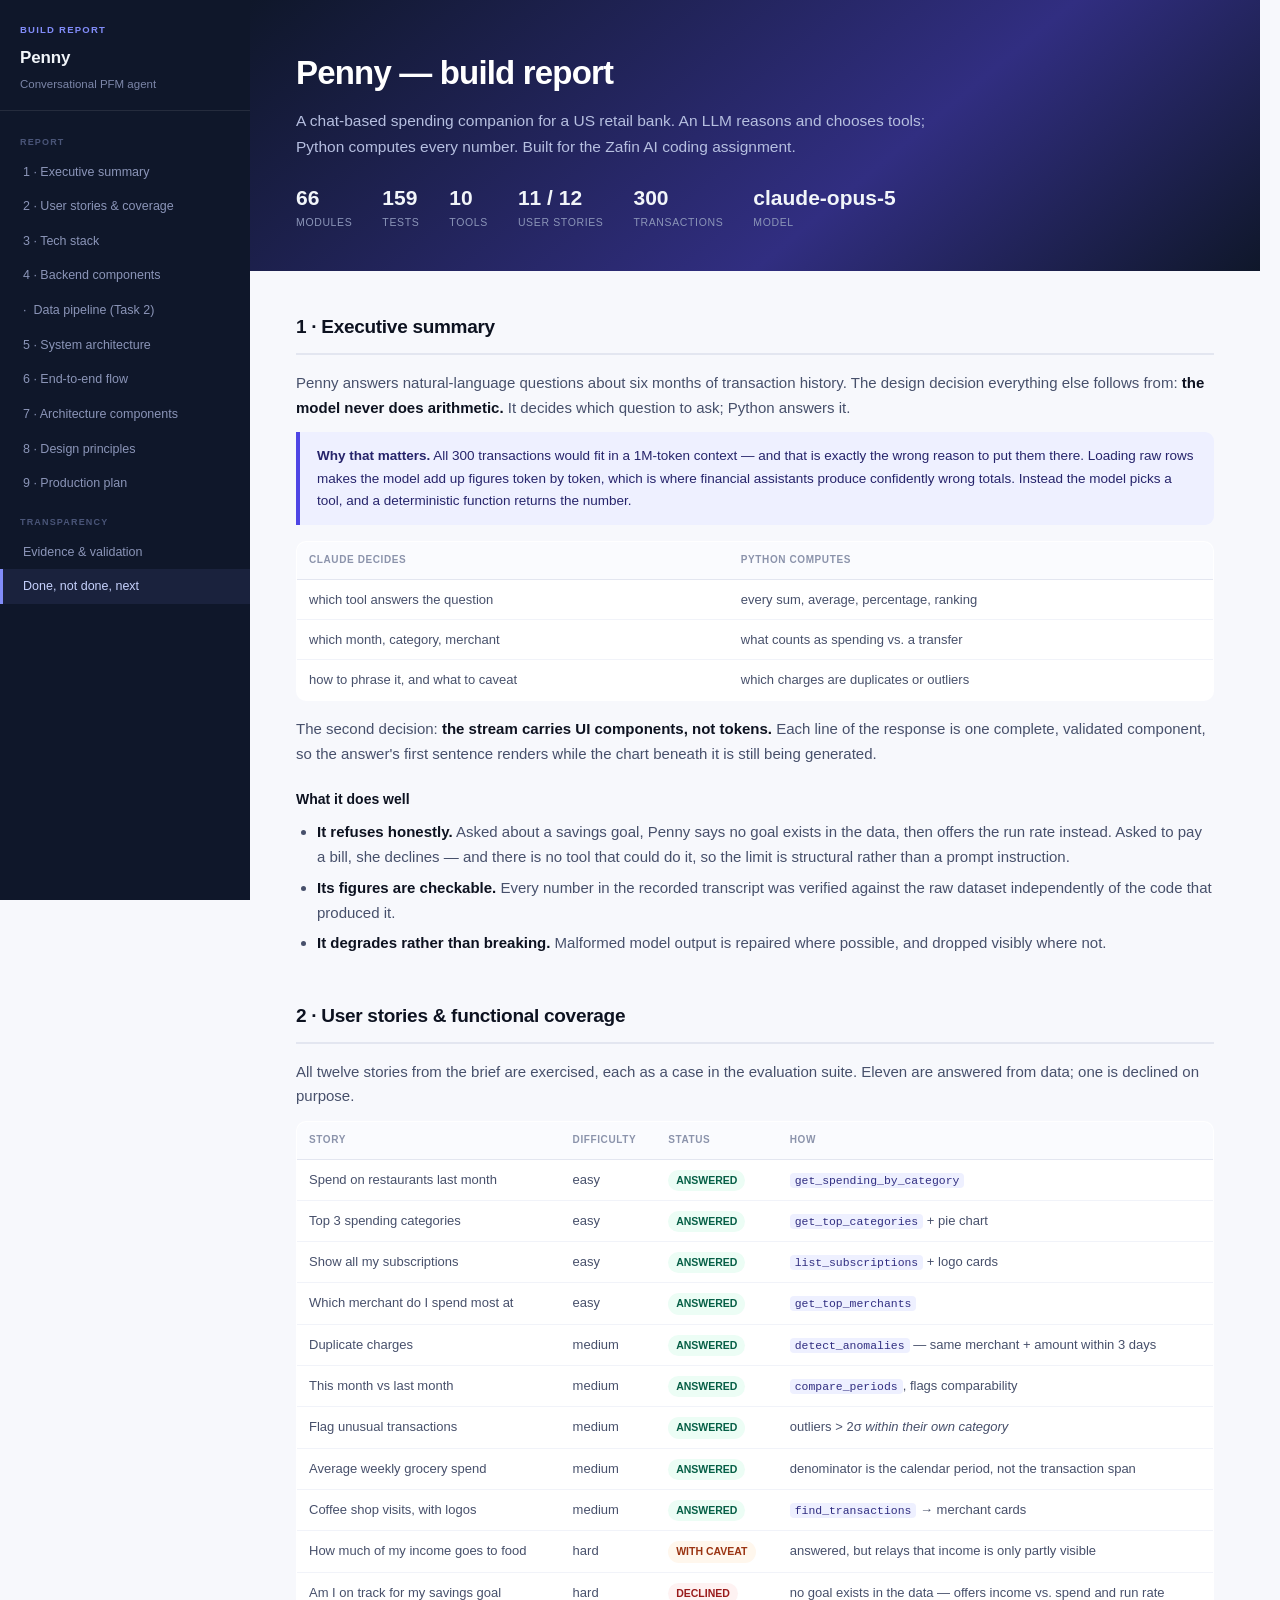
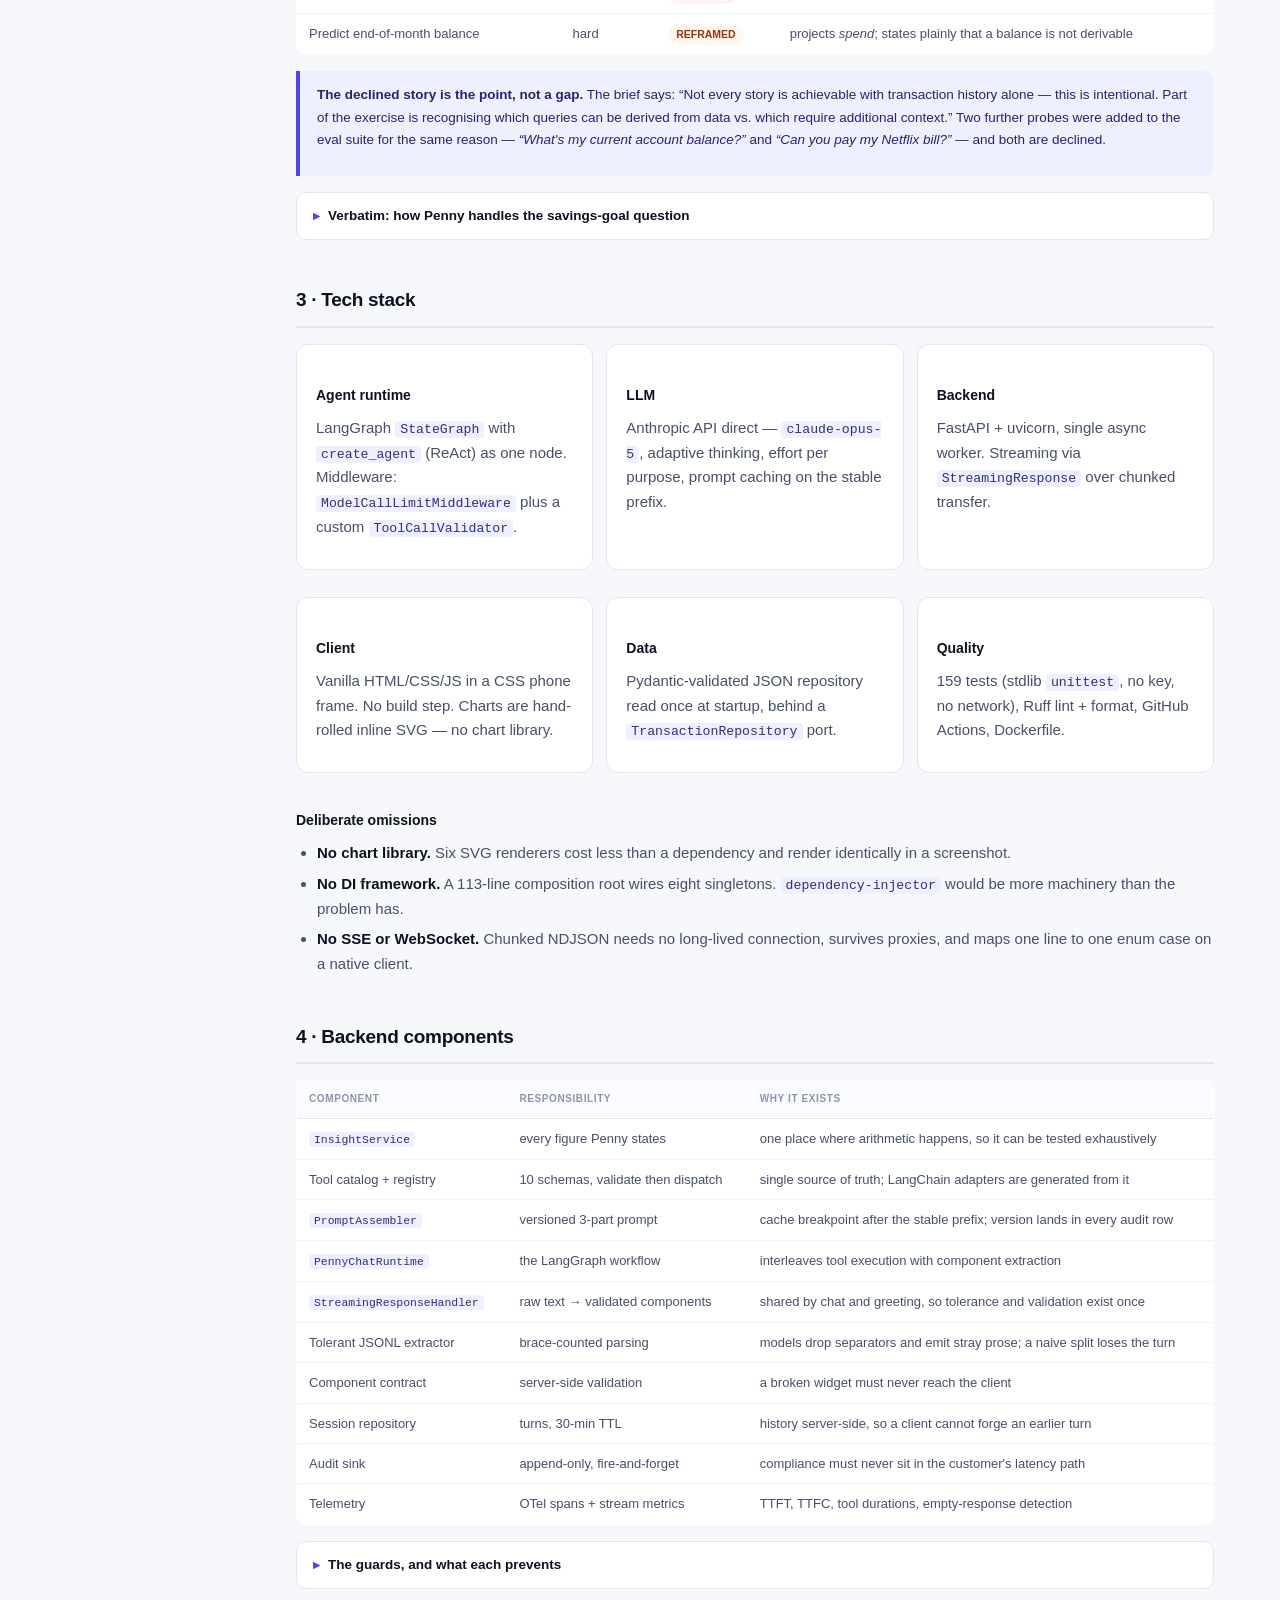
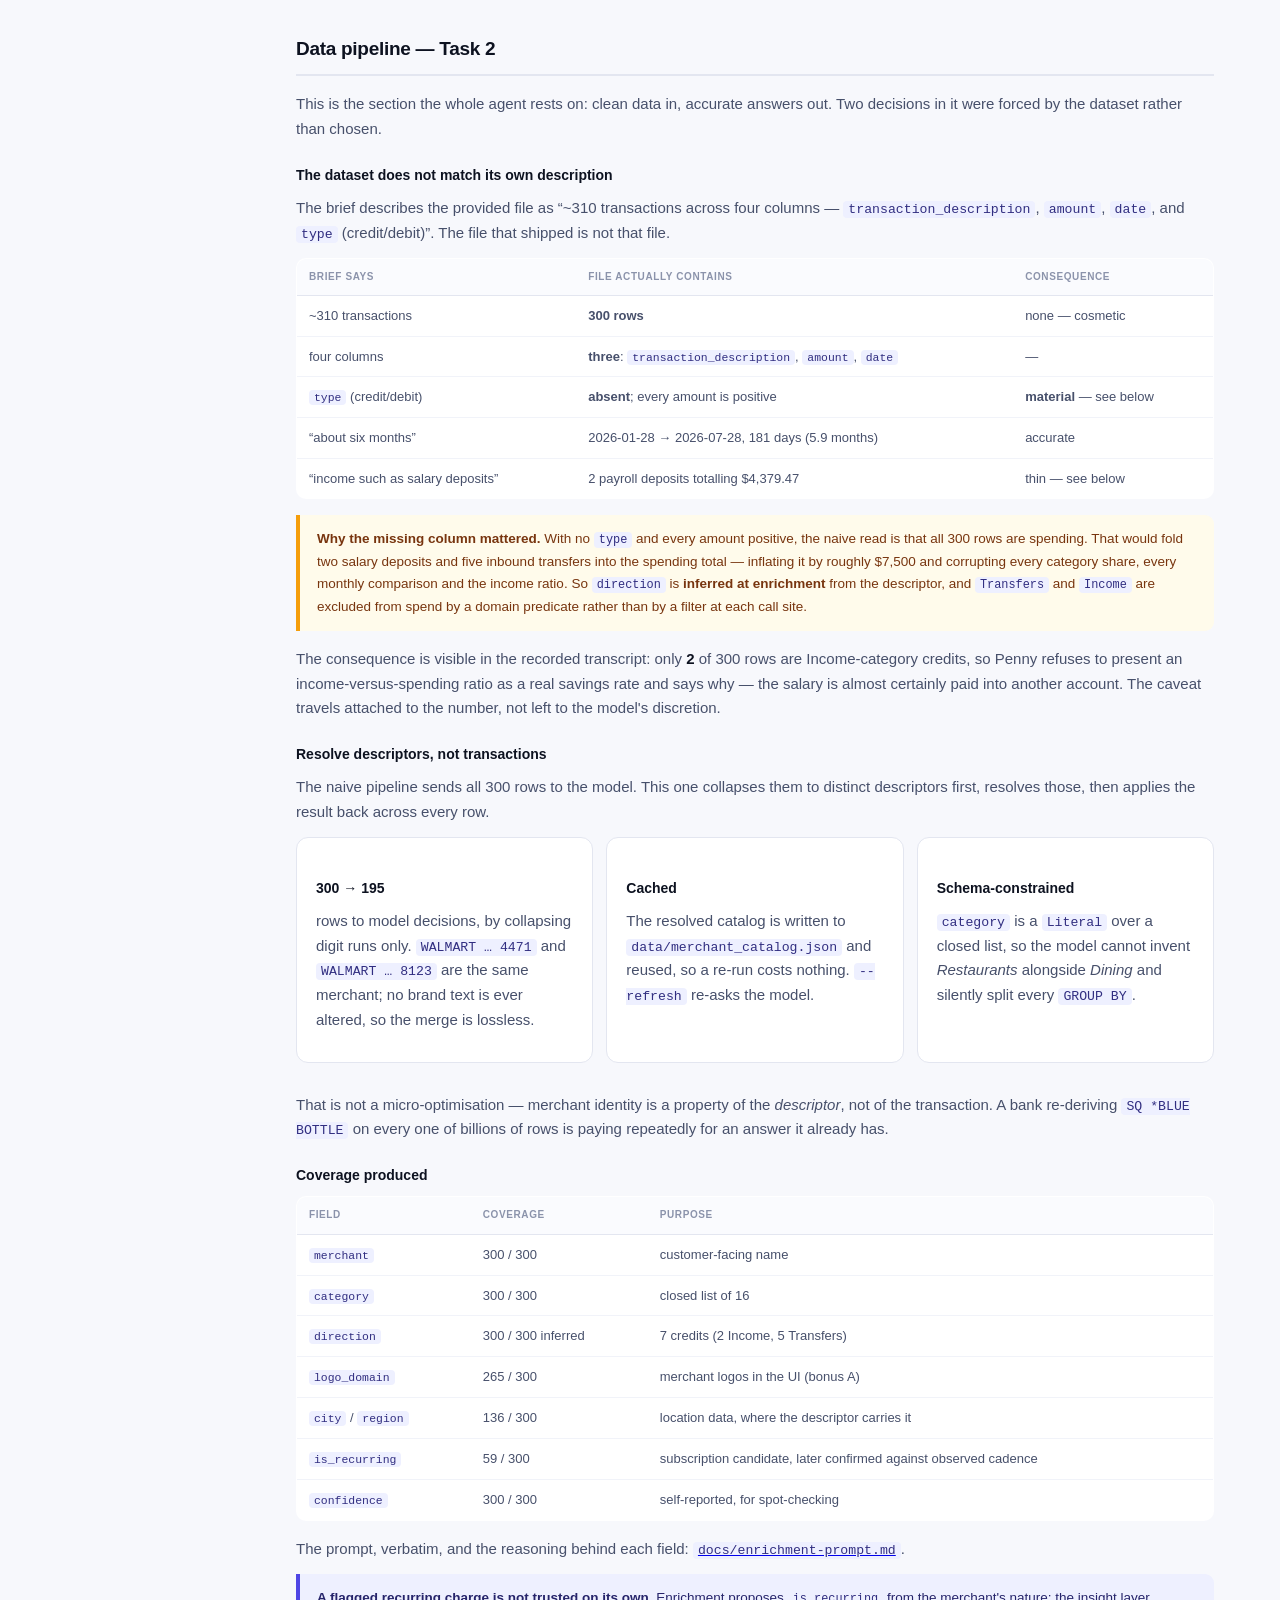
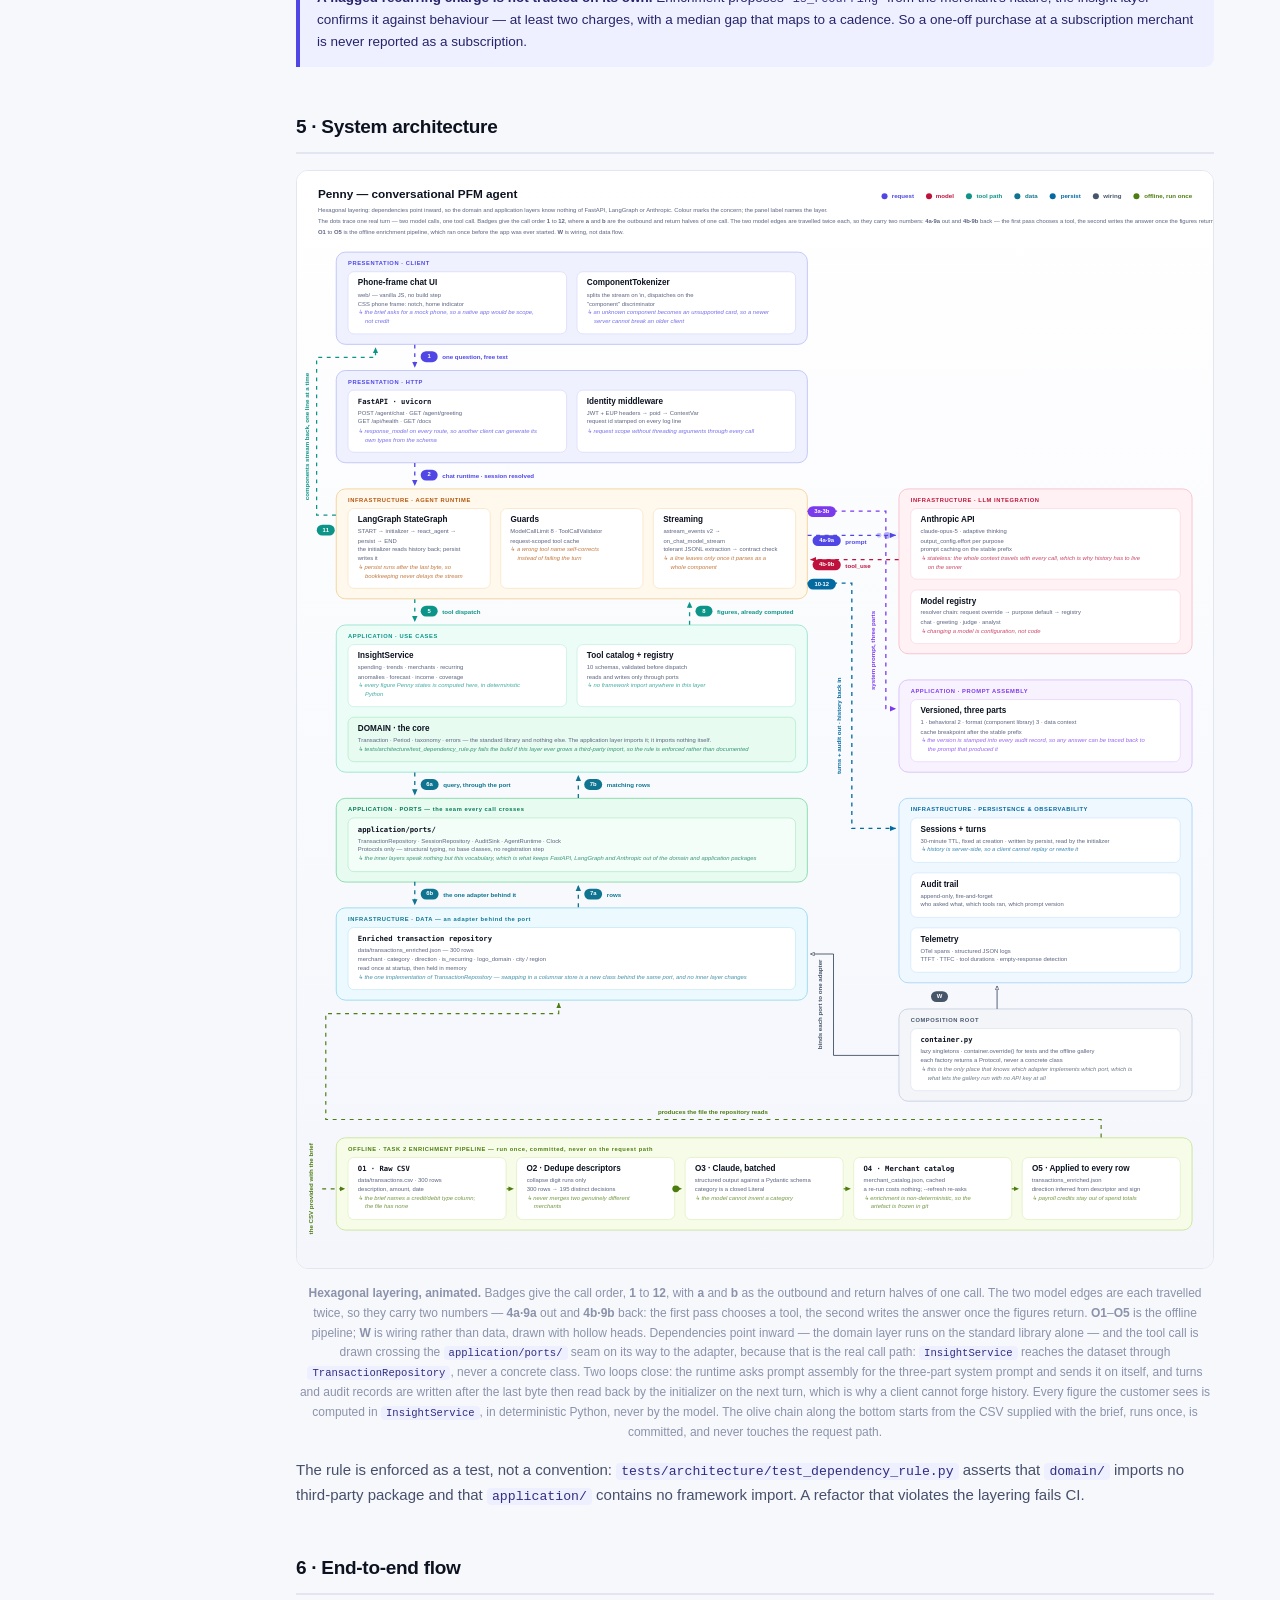
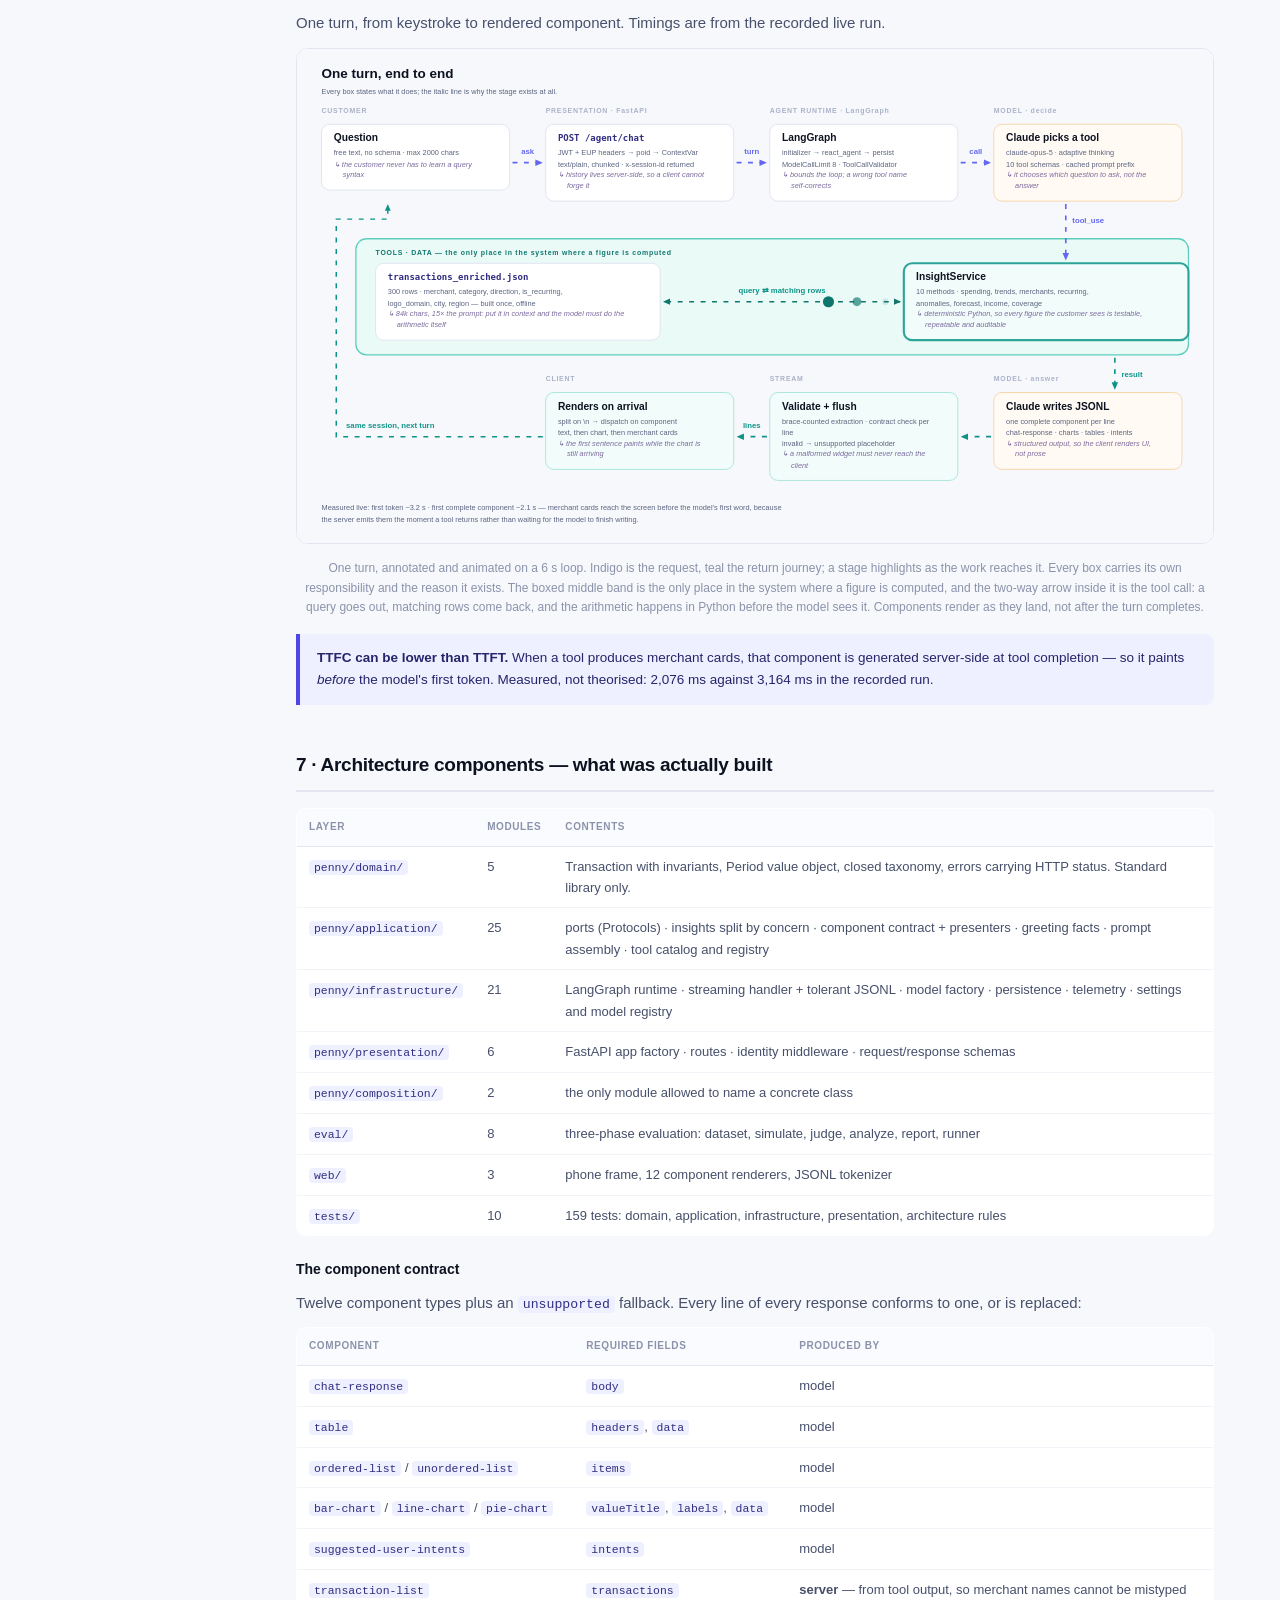
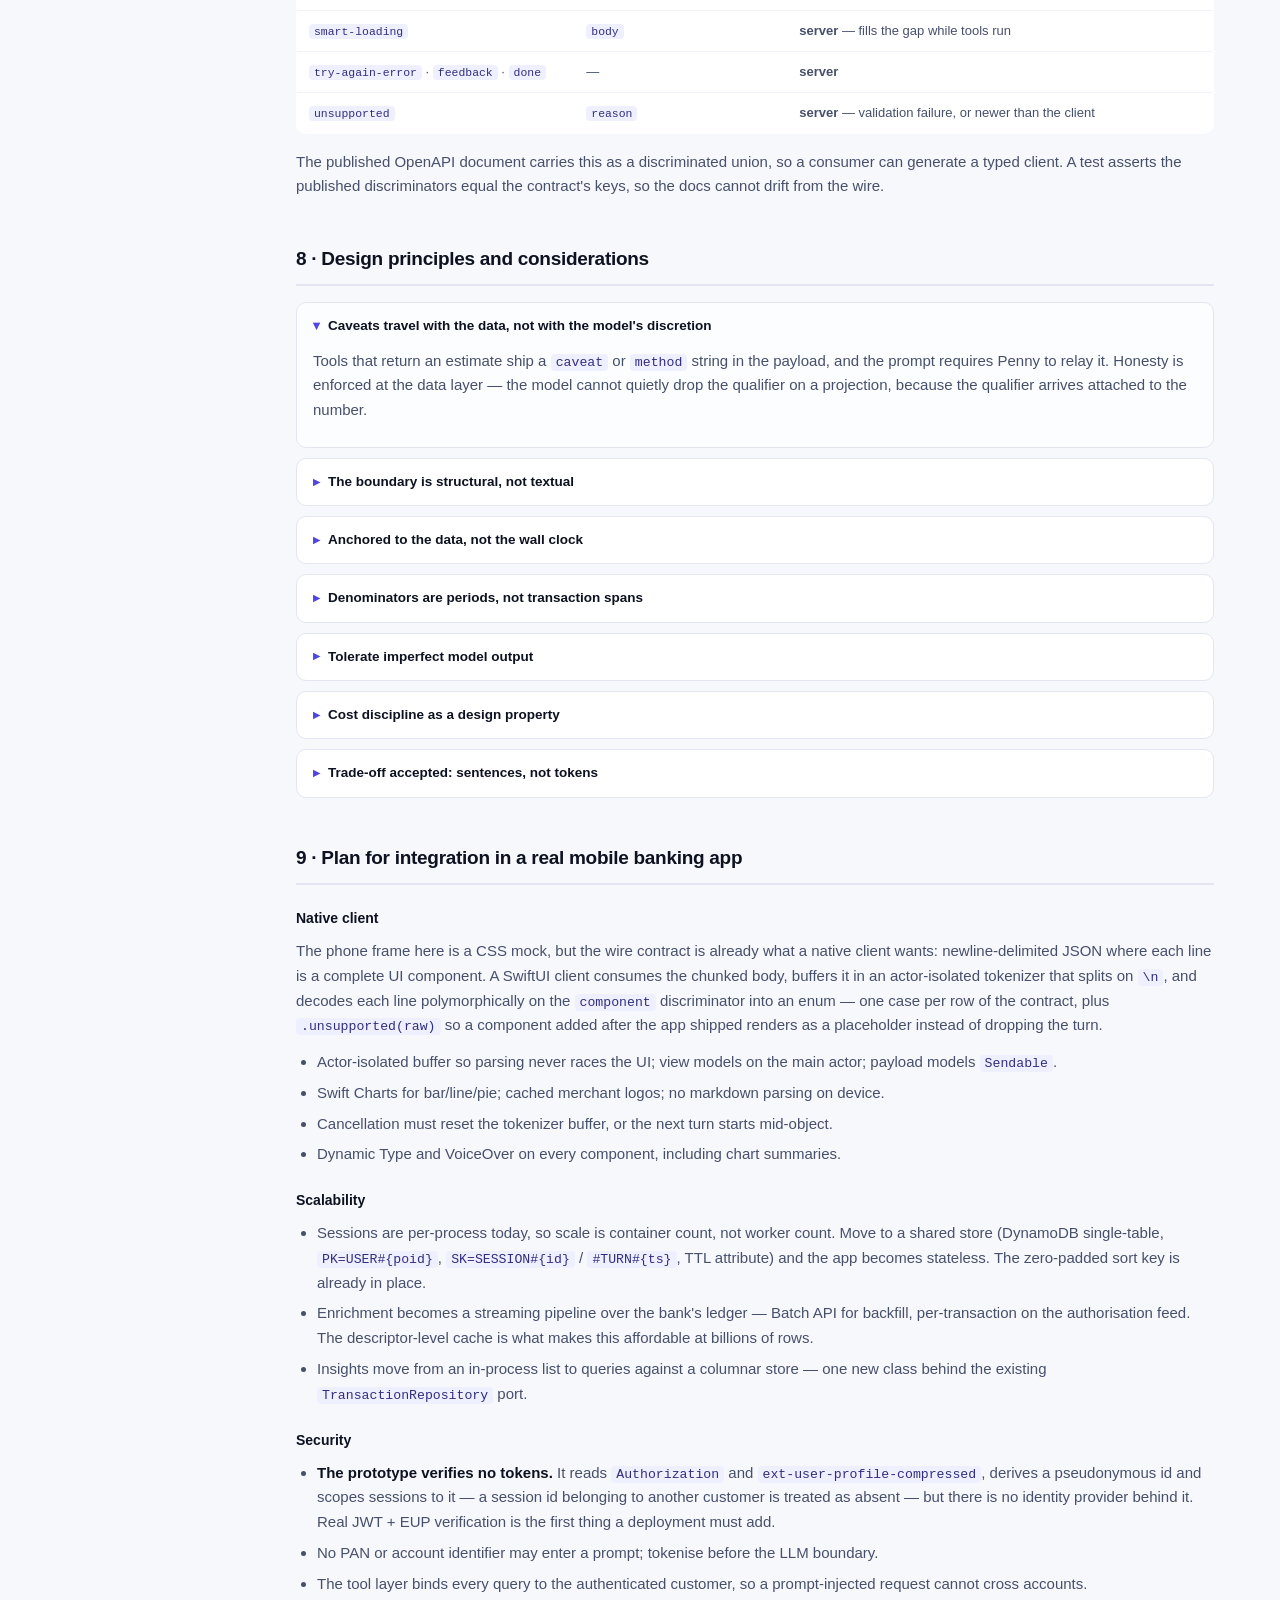
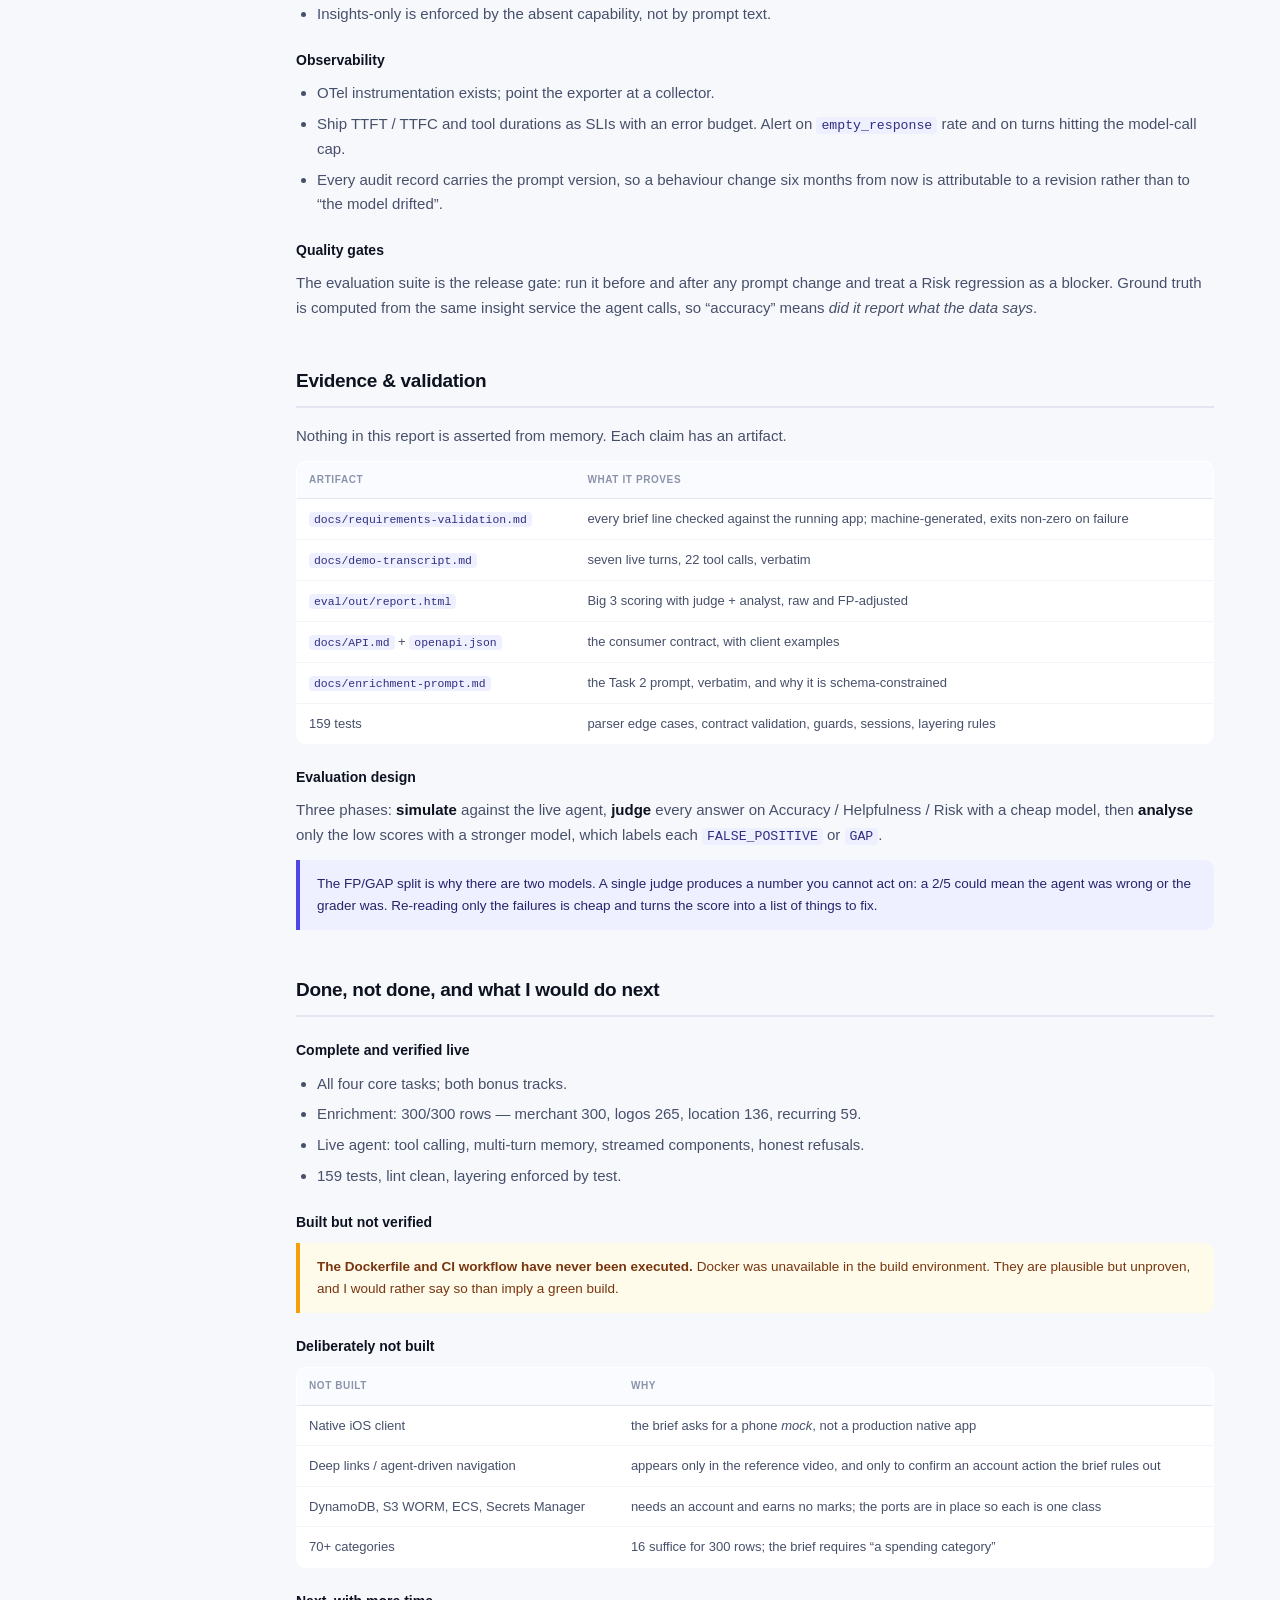
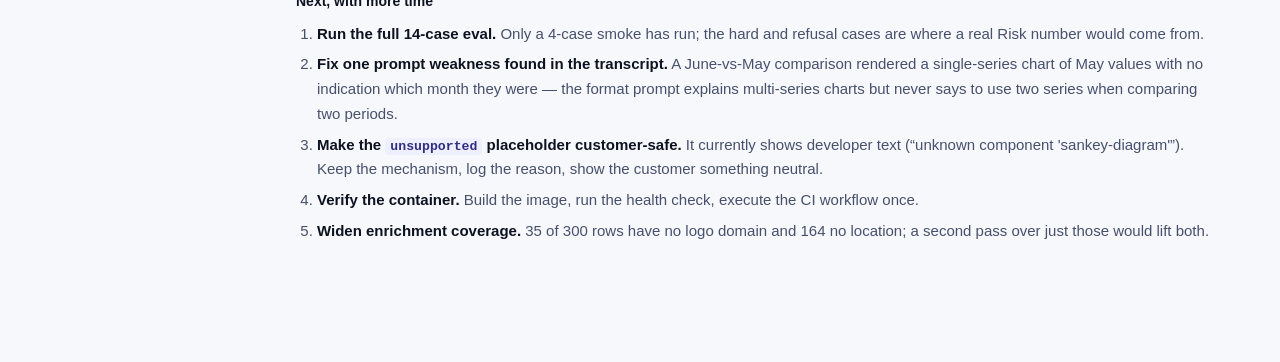
==== docs/build-report.source.html @ 557ce367 "Penny — conversational PFM agent for the Zafin AI coding assignment A chat-based spending companion " ====
<!doctype html>
<html lang="en">
<head>
<meta charset="utf-8">
<meta name="viewport" content="width=device-width, initial-scale=1">
<title>Penny — Build Report</title>
<style>
*,*::before,*::after{box-sizing:border-box;margin:0;padding:0}
:root{--bg:#f7f8fc;--surface:#fff;--ink:#0d1220;--ink2:#47506b;--ink3:#8b93ab;
--line:#e3e6f0;--brand:#4f46e5;--brand-deep:#312e81;--brand-soft:#eef0ff;
--ok:#0d9488;--warn:#b45309;--bad:#b91c1c;--nav:#0f172a;--sidebar:250px}
html{scroll-behavior:smooth}
body{font:15px/1.65 -apple-system,BlinkMacSystemFont,'Segoe UI',Roboto,sans-serif;color:var(--ink);background:var(--bg)}
code,.mono{font-family:ui-monospace,SFMono-Regular,Menlo,monospace;font-size:.88em}
code{background:var(--brand-soft);color:var(--brand-deep);padding:1px 5px;border-radius:4px}
/* sidebar */
.side{position:fixed;left:0;top:0;width:var(--sidebar);height:100vh;background:var(--nav);
display:flex;flex-direction:column;overflow:hidden;z-index:10}
.side-head{padding:22px 20px 16px;border-bottom:1px solid rgba(255,255,255,.09)}
.side-eyebrow{font-size:9.5px;font-weight:700;letter-spacing:.13em;text-transform:uppercase;color:#818cf8;margin-bottom:6px}
.side-title{font-size:17px;font-weight:700;color:#f1f5f9;letter-spacing:-.01em}
.side-sub{font-size:11.5px;color:#7c86a8;margin-top:3px}
.side-nav{flex:1;overflow-y:auto;padding:10px 0 30px}
.side-nav a{display:block;padding:7px 20px;font-size:12.5px;color:#8b95b8;text-decoration:none;
border-left:3px solid transparent;transition:.15s}
.side-nav a:hover{background:#1c2438;color:#cbd5e1}
.side-nav a.on{border-left-color:#818cf8;color:#c7d2fe;background:rgba(129,140,248,.09)}
.side-nav .grp{font-size:9px;font-weight:700;letter-spacing:.13em;text-transform:uppercase;
color:#4a5578;padding:14px 20px 5px}
/* main */
main{margin-left:var(--sidebar);max-width:1010px;padding:0 46px 90px}
.hero{background:linear-gradient(140deg,#0f172a,#312e81 62%,#0f172a);margin:0 -46px 40px;padding:46px 46px 38px;color:#fff}
.hero h1{font-size:33px;font-weight:800;letter-spacing:-.025em;margin-bottom:8px}
.hero p{font-size:15.5px;color:#b6bfe0;max-width:660px}
.metrics{display:flex;gap:30px;flex-wrap:wrap;margin-top:26px}
.metric b{display:block;font-size:21px;font-weight:800;color:#f1f5f9;line-height:1.1}
.metric span{font-size:10.5px;color:#8b95b8;text-transform:uppercase;letter-spacing:.06em}
section{margin-bottom:44px;scroll-margin-top:20px}
h2{font-size:19px;font-weight:700;letter-spacing:-.015em;padding-bottom:10px;margin-bottom:16px;border-bottom:2px solid var(--line)}
h3{font-size:14px;font-weight:700;margin:22px 0 9px;color:var(--ink)}
p{margin-bottom:12px;color:var(--ink2)}
p strong,li strong{color:var(--ink)}
ul,ol{margin:0 0 13px 21px}li{margin-bottom:6px;color:var(--ink2)}
table{width:100%;border-collapse:collapse;background:var(--surface);border:1px solid var(--line);
border-radius:10px;overflow:hidden;margin-bottom:16px;font-size:13px}
th{text-align:left;font-size:10px;font-weight:700;letter-spacing:.06em;text-transform:uppercase;
color:var(--ink3);padding:10px 12px;background:#fafbfe;border-bottom:1px solid var(--line)}
td{padding:9px 12px;border-bottom:1px solid #f1f3f9;color:var(--ink2);vertical-align:top}
tr:last-child td{border-bottom:0}
.card{background:var(--surface);border:1px solid var(--line);border-radius:12px;padding:17px 19px;margin-bottom:14px}
.grid{display:grid;grid-template-columns:repeat(auto-fit,minmax(232px,1fr));gap:13px;margin-bottom:16px}
.note{border-left:4px solid var(--brand);background:var(--brand-soft);padding:13px 17px;border-radius:0 9px 9px 0;margin-bottom:16px;font-size:13.5px;color:#26246b}
.warn{border-left:4px solid #f59e0b;background:#fffbeb;padding:13px 17px;border-radius:0 9px 9px 0;margin-bottom:16px;font-size:13.5px;color:#78350f}
.pill{display:inline-block;font-size:10.5px;font-weight:700;padding:2px 8px;border-radius:20px}
.p-ok{background:#ecfdf5;color:#065f46}.p-no{background:#fef2f2;color:#991b1b}
.p-man{background:#fffbeb;color:#92400e}.p-part{background:#fff7ed;color:#9a3412}
details{background:var(--surface);border:1px solid var(--line);border-radius:10px;padding:12px 16px;margin-bottom:10px}
details[open]{background:#fcfdff}
summary{cursor:pointer;font-weight:650;font-size:13.5px;color:var(--ink);list-style:none;display:flex;align-items:center;gap:8px}
summary::-webkit-details-marker{display:none}
summary::before{content:'▶';font-size:9px;color:var(--brand);transition:.15s}
details[open] summary::before{transform:rotate(90deg)}
summary+*{margin-top:11px}
figure{margin:0 0 16px}
figure img,figure svg{width:100%;height:auto;background:var(--surface);border:1px solid var(--line);border-radius:12px}
figcaption{font-size:12px;color:var(--ink3);margin-top:7px;text-align:center}
.q{border-left:3px solid var(--ok);padding-left:14px;margin:0 0 13px;font-size:13.5px;color:var(--ink2);font-style:italic}
@media(max-width:900px){.side{display:none}main{margin-left:0;padding:0 20px 60px}.hero{margin:0 -20px 30px;padding:34px 20px}}
</style>
</head>
<body>
<aside class="side">
  <div class="side-head">
    <div class="side-eyebrow">Build Report</div>
    <div class="side-title">Penny</div>
    <div class="side-sub">Conversational PFM agent</div>
  </div>
  <nav class="side-nav">
    <div class="grp">Report</div>
    <a href="#summary">1 · Executive summary</a>
    <a href="#stories">2 · User stories &amp; coverage</a>
    <a href="#stack">3 · Tech stack</a>
    <a href="#backend">4 · Backend components</a>
    <a href="#data">·&nbsp; Data pipeline (Task 2)</a>
    <a href="#architecture">5 · System architecture</a>
    <a href="#flow">6 · End-to-end flow</a>
    <a href="#inventory">7 · Architecture components</a>
    <a href="#principles">8 · Design principles</a>
    <a href="#production">9 · Production plan</a>
    <div class="grp">Transparency</div>
    <a href="#evidence">Evidence &amp; validation</a>
    <a href="#status">Done, not done, next</a>
  </nav>
</aside>

<main>
<div class="hero">
  <h1>Penny — build report</h1>
  <p>A chat-based spending companion for a US retail bank. An LLM reasons and
  chooses tools; Python computes every number. Built for the Zafin AI coding
  assignment.</p>
  <div class="metrics">
    <div class="metric"><b>66</b><span>modules</span></div>
    <div class="metric"><b>159</b><span>tests</span></div>
    <div class="metric"><b>10</b><span>tools</span></div>
    <div class="metric"><b>11 / 12</b><span>user stories</span></div>
    <div class="metric"><b>300</b><span>transactions</span></div>
    <div class="metric"><b>claude-opus-5</b><span>model</span></div>
  </div>
</div>

<section id="summary">
<h2>1 · Executive summary</h2>
<p>Penny answers natural-language questions about six months of transaction
history. The design decision everything else follows from: <strong>the model
never does arithmetic.</strong> It decides which question to ask; Python answers
it.</p>
<div class="note"><strong>Why that matters.</strong> All 300 transactions would
fit in a 1M-token context — and that is exactly the wrong reason to put them
there. Loading raw rows makes the model add up figures token by token, which is
where financial assistants produce confidently wrong totals. Instead the model
picks a tool, and a deterministic function returns the number.</div>
<table>
  <tr><th>Claude decides</th><th>Python computes</th></tr>
  <tr><td>which tool answers the question</td><td>every sum, average, percentage, ranking</td></tr>
  <tr><td>which month, category, merchant</td><td>what counts as spending vs. a transfer</td></tr>
  <tr><td>how to phrase it, and what to caveat</td><td>which charges are duplicates or outliers</td></tr>
</table>
<p>The second decision: <strong>the stream carries UI components, not tokens.</strong>
Each line of the response is one complete, validated component, so the answer's
first sentence renders while the chart beneath it is still being generated.</p>
<h3>What it does well</h3>
<ul>
  <li><strong>It refuses honestly.</strong> Asked about a savings goal, Penny says
  no goal exists in the data, then offers the run rate instead. Asked to pay a
  bill, she declines — and there is no tool that could do it, so the limit is
  structural rather than a prompt instruction.</li>
  <li><strong>Its figures are checkable.</strong> Every number in the recorded
  transcript was verified against the raw dataset independently of the code that
  produced it.</li>
  <li><strong>It degrades rather than breaking.</strong> Malformed model output is
  repaired where possible, and dropped visibly where not.</li>
</ul>
</section>

<section id="stories">
<h2>2 · User stories &amp; functional coverage</h2>
<p>All twelve stories from the brief are exercised, each as a case in the
evaluation suite. Eleven are answered from data; one is declined on purpose.</p>
<table>
  <tr><th>Story</th><th>Difficulty</th><th>Status</th><th>How</th></tr>
  <tr><td>Spend on restaurants last month</td><td>easy</td><td><span class="pill p-ok">ANSWERED</span></td><td><code>get_spending_by_category</code></td></tr>
  <tr><td>Top 3 spending categories</td><td>easy</td><td><span class="pill p-ok">ANSWERED</span></td><td><code>get_top_categories</code> + pie chart</td></tr>
  <tr><td>Show all my subscriptions</td><td>easy</td><td><span class="pill p-ok">ANSWERED</span></td><td><code>list_subscriptions</code> + logo cards</td></tr>
  <tr><td>Which merchant do I spend most at</td><td>easy</td><td><span class="pill p-ok">ANSWERED</span></td><td><code>get_top_merchants</code></td></tr>
  <tr><td>Duplicate charges</td><td>medium</td><td><span class="pill p-ok">ANSWERED</span></td><td><code>detect_anomalies</code> — same merchant + amount within 3 days</td></tr>
  <tr><td>This month vs last month</td><td>medium</td><td><span class="pill p-ok">ANSWERED</span></td><td><code>compare_periods</code>, flags comparability</td></tr>
  <tr><td>Flag unusual transactions</td><td>medium</td><td><span class="pill p-ok">ANSWERED</span></td><td>outliers &gt; 2σ <em>within their own category</em></td></tr>
  <tr><td>Average weekly grocery spend</td><td>medium</td><td><span class="pill p-ok">ANSWERED</span></td><td>denominator is the calendar period, not the transaction span</td></tr>
  <tr><td>Coffee shop visits, with logos</td><td>medium</td><td><span class="pill p-ok">ANSWERED</span></td><td><code>find_transactions</code> → merchant cards</td></tr>
  <tr><td>How much of my income goes to food</td><td>hard</td><td><span class="pill p-part">WITH CAVEAT</span></td><td>answered, but relays that income is only partly visible</td></tr>
  <tr><td>Am I on track for my savings goal</td><td>hard</td><td><span class="pill p-no">DECLINED</span></td><td>no goal exists in the data — offers income vs. spend and run rate</td></tr>
  <tr><td>Predict end-of-month balance</td><td>hard</td><td><span class="pill p-part">REFRAMED</span></td><td>projects <em>spend</em>; states plainly that a balance is not derivable</td></tr>
</table>
<div class="note"><strong>The declined story is the point, not a gap.</strong> The
brief says: “Not every story is achievable with transaction history alone — this
is intentional. Part of the exercise is recognising which queries can be derived
from data vs. which require additional context.” Two further probes were added to
the eval suite for the same reason — <em>“What's my current account balance?”</em>
and <em>“Can you pay my Netflix bill?”</em> — and both are declined.</p></div>
<details><summary>Verbatim: how Penny handles the savings-goal question</summary>
<p class="q">“There's no savings goal stored in this data — I have transaction
history only, so I can't tell you whether you're on track against a target, and I
can't see a balance either. What I can tell you: you've spent $9,700.46 so far in
July through day 28, a run rate of $346.44/day, which straight-lines to about
$10,739.80 by month end. That's roughly $999 below your $11,739.00 average across
the five complete months from February to June… The projection assumes the last
three days look like the first 28, which is a weak assumption around rent and
payday. And no income credits at all appear in July — your salary clearly lands
in another account, so I genuinely can't compute what you saved, only what you
spent.”</p>
<p>Note the baseline: <em>five complete months, February to June</em>. The dataset
opens on 2026-01-28, so January holds four days. An earlier build averaged that
stub in as though it were a whole month, which pulled the baseline down to
$9,846.26 and reported July as <em>$893.54 above</em> average — the opposite of
the truth. <code>is_month_fully_covered()</code> now requires a month to be
covered at both edges before it can join a baseline, and two regression tests
pin it.</p>
<p>Recorded live in <code>docs/demo-transcript.md</code>.</p>
</details>
</section>

<section id="stack">
<h2>3 · Tech stack</h2>
<div class="grid">
  <div class="card"><h3>Agent runtime</h3><p>LangGraph <code>StateGraph</code> with
  <code>create_agent</code> (ReAct) as one node. Middleware:
  <code>ModelCallLimitMiddleware</code> plus a custom <code>ToolCallValidator</code>.</p></div>
  <div class="card"><h3>LLM</h3><p>Anthropic API direct —
  <code>claude-opus-5</code>, adaptive thinking, effort per purpose, prompt
  caching on the stable prefix.</p></div>
  <div class="card"><h3>Backend</h3><p>FastAPI + uvicorn, single async worker.
  Streaming via <code>StreamingResponse</code> over chunked transfer.</p></div>
  <div class="card"><h3>Client</h3><p>Vanilla HTML/CSS/JS in a CSS phone frame.
  No build step. Charts are hand-rolled inline SVG — no chart library.</p></div>
  <div class="card"><h3>Data</h3><p>Pydantic-validated JSON repository read once
  at startup, behind a <code>TransactionRepository</code> port.</p></div>
  <div class="card"><h3>Quality</h3><p>159 tests (stdlib <code>unittest</code>,
  no key, no network), Ruff lint + format, GitHub Actions, Dockerfile.</p></div>
</div>
<h3>Deliberate omissions</h3>
<ul>
  <li><strong>No chart library.</strong> Six SVG renderers cost less than a
  dependency and render identically in a screenshot.</li>
  <li><strong>No DI framework.</strong> A 113-line composition root wires eight
  singletons. <code>dependency-injector</code> would be more machinery than the
  problem has.</li>
  <li><strong>No SSE or WebSocket.</strong> Chunked NDJSON needs no long-lived
  connection, survives proxies, and maps one line to one enum case on a native
  client.</li>
</ul>
</section>

<section id="backend">
<h2>4 · Backend components</h2>
<table>
  <tr><th>Component</th><th>Responsibility</th><th>Why it exists</th></tr>
  <tr><td><code>InsightService</code></td><td>every figure Penny states</td><td>one place where arithmetic happens, so it can be tested exhaustively</td></tr>
  <tr><td>Tool catalog + registry</td><td>10 schemas, validate then dispatch</td><td>single source of truth; LangChain adapters are generated from it</td></tr>
  <tr><td><code>PromptAssembler</code></td><td>versioned 3-part prompt</td><td>cache breakpoint after the stable prefix; version lands in every audit row</td></tr>
  <tr><td><code>PennyChatRuntime</code></td><td>the LangGraph workflow</td><td>interleaves tool execution with component extraction</td></tr>
  <tr><td><code>StreamingResponseHandler</code></td><td>raw text → validated components</td><td>shared by chat and greeting, so tolerance and validation exist once</td></tr>
  <tr><td>Tolerant JSONL extractor</td><td>brace-counted parsing</td><td>models drop separators and emit stray prose; a naive split loses the turn</td></tr>
  <tr><td>Component contract</td><td>server-side validation</td><td>a broken widget must never reach the client</td></tr>
  <tr><td>Session repository</td><td>turns, 30-min TTL</td><td>history server-side, so a client cannot forge an earlier turn</td></tr>
  <tr><td>Audit sink</td><td>append-only, fire-and-forget</td><td>compliance must never sit in the customer's latency path</td></tr>
  <tr><td>Telemetry</td><td>OTel spans + stream metrics</td><td>TTFT, TTFC, tool durations, empty-response detection</td></tr>
</table>
<details><summary>The guards, and what each prevents</summary>
<table>
  <tr><th>Guard</th><th>Prevents</th></tr>
  <tr><td><code>ModelCallLimitMiddleware</code></td><td>a runaway ReAct loop — ends the turn instead of raising</td></tr>
  <tr><td><code>ToolCallValidator</code></td><td>hallucinated tool names and malformed arguments</td></tr>
  <tr><td>request-scoped tool cache</td><td>paying twice for the same tool call in one turn</td></tr>
  <tr><td>tolerant JSONL parser</td><td>one malformed line destroying an entire answer</td></tr>
  <tr><td>component validation</td><td>an invalid chart or table reaching the UI</td></tr>
</table>
<p><code>ToolCallValidator</code> <em>returns</em> the refusal as a tool result
rather than raising, so the model can read “that tool does not exist, here are
the ones that do” and recover inside the same turn.</p>
</details>
</section>

<section id="data">
<h2>Data pipeline — Task 2</h2>
<p>This is the section the whole agent rests on: clean data in, accurate answers
out. Two decisions in it were forced by the dataset rather than chosen.</p>

<h3>The dataset does not match its own description</h3>
<p>The brief describes the provided file as “~310 transactions across four
columns — <code>transaction_description</code>, <code>amount</code>,
<code>date</code>, and <code>type</code> (credit/debit)”. The file that shipped
is not that file.</p>
<table>
  <tr><th>Brief says</th><th>File actually contains</th><th>Consequence</th></tr>
  <tr><td>~310 transactions</td><td><strong>300 rows</strong></td><td>none — cosmetic</td></tr>
  <tr><td>four columns</td><td><strong>three</strong>: <code>transaction_description</code>, <code>amount</code>, <code>date</code></td><td>—</td></tr>
  <tr><td><code>type</code> (credit/debit)</td><td><strong>absent</strong>; every amount is positive</td><td><strong>material</strong> — see below</td></tr>
  <tr><td>“about six months”</td><td>2026-01-28 → 2026-07-28, 181 days (5.9 months)</td><td>accurate</td></tr>
  <tr><td>“income such as salary deposits”</td><td>2 payroll deposits totalling $4,379.47</td><td>thin — see below</td></tr>
</table>
<div class="warn"><strong>Why the missing column mattered.</strong> With no
<code>type</code> and every amount positive, the naive read is that all 300 rows
are spending. That would fold two salary deposits and five inbound transfers into
the spending total — inflating it by roughly $7,500 and corrupting every
category share, every monthly comparison and the income ratio. So
<code>direction</code> is <strong>inferred at enrichment</strong> from the
descriptor, and <code>Transfers</code> and <code>Income</code> are excluded from
spend by a domain predicate rather than by a filter at each call site.</div>
<p>The consequence is visible in the recorded transcript: only <strong>2</strong>
of 300 rows are Income-category credits, so Penny refuses to present an
income-versus-spending ratio as a real savings rate and says why — the salary is
almost certainly paid into another account. The caveat travels attached to the
number, not left to the model's discretion.</p>

<h3>Resolve descriptors, not transactions</h3>
<p>The naive pipeline sends all 300 rows to the model. This one collapses them to
distinct descriptors first, resolves those, then applies the result back across
every row.</p>
<div class="grid">
  <div class="card"><h3>300 → 195</h3><p>rows to model decisions, by collapsing
  digit runs only. <code>WALMART … 4471</code> and <code>WALMART … 8123</code> are
  the same merchant; no brand text is ever altered, so the merge is lossless.</p></div>
  <div class="card"><h3>Cached</h3><p>The resolved catalog is written to
  <code>data/merchant_catalog.json</code> and reused, so a re-run costs nothing.
  <code>--refresh</code> re-asks the model.</p></div>
  <div class="card"><h3>Schema-constrained</h3><p><code>category</code> is a
  <code>Literal</code> over a closed list, so the model cannot invent
  <em>Restaurants</em> alongside <em>Dining</em> and silently split every
  <code>GROUP BY</code>.</p></div>
</div>
<p>That is not a micro-optimisation — merchant identity is a property of the
<em>descriptor</em>, not of the transaction. A bank re-deriving
<code>SQ *BLUE BOTTLE</code> on every one of billions of rows is paying
repeatedly for an answer it already has.</p>

<h3>Coverage produced</h3>
<table>
  <tr><th>Field</th><th>Coverage</th><th>Purpose</th></tr>
  <tr><td><code>merchant</code></td><td>300 / 300</td><td>customer-facing name</td></tr>
  <tr><td><code>category</code></td><td>300 / 300</td><td>closed list of 16</td></tr>
  <tr><td><code>direction</code></td><td>300 / 300 inferred</td><td>7 credits (2 Income, 5 Transfers)</td></tr>
  <tr><td><code>logo_domain</code></td><td>265 / 300</td><td>merchant logos in the UI (bonus A)</td></tr>
  <tr><td><code>city</code> / <code>region</code></td><td>136 / 300</td><td>location data, where the descriptor carries it</td></tr>
  <tr><td><code>is_recurring</code></td><td>59 / 300</td><td>subscription candidate, later confirmed against observed cadence</td></tr>
  <tr><td><code>confidence</code></td><td>300 / 300</td><td>self-reported, for spot-checking</td></tr>
</table>
<p>The prompt, verbatim, and the reasoning behind each field:
<a href="enrichment-prompt.md"><code>docs/enrichment-prompt.md</code></a>.</p>
<div class="note"><strong>A flagged recurring charge is not trusted on its own.</strong>
Enrichment proposes <code>is_recurring</code> from the merchant's nature; the
insight layer confirms it against behaviour — at least two charges, with a
median gap that maps to a cadence. So a one-off purchase at a subscription
merchant is never reported as a subscription.</div>
</section>

<section id="architecture">
<h2>5 · System architecture</h2>
<figure>
  <img src="architecture.svg" alt="Animated architecture: a request travels from the phone client through FastAPI into the LangGraph runtime, which calls Claude, dispatches tools into the application layer and the enriched transaction repository, writes turns and audit records, and streams components back to the client; a separate offline chain along the bottom builds the dataset">
  <figcaption><strong>Hexagonal layering, animated.</strong> Badges give the call
  order, <strong>1</strong> to <strong>12</strong>, with <strong>a</strong> and
  <strong>b</strong> as the outbound and return halves of one call. The two model
  edges are each travelled twice, so they carry two numbers —
  <strong>4a·9a</strong> out and <strong>4b·9b</strong> back: the first pass
  chooses a tool, the second writes the answer once the figures return.
  <strong>O1</strong>–<strong>O5</strong> is the offline pipeline;
  <strong>W</strong> is wiring rather than data, drawn with hollow heads.
  Dependencies point inward — the domain layer runs on the standard library
  alone — and the tool call is drawn crossing the
  <code>application/ports/</code> seam on its way to the adapter, because that is
  the real call path: <code>InsightService</code> reaches the dataset through
  <code>TransactionRepository</code>, never a concrete class. Two loops close:
  the runtime asks prompt assembly for the three-part system prompt and sends it
  on itself, and turns and audit records are written after the last byte then
  read back by the initializer on the next turn, which is why a client cannot
  forge history. Every figure the customer sees is computed in
  <code>InsightService</code>, in deterministic Python, never by the model. The
  olive chain along the bottom starts from the CSV supplied with the brief, runs
  once, is committed, and never touches the request path.</figcaption>
</figure>
<p>The rule is enforced as a test, not a convention:
<code>tests/architecture/test_dependency_rule.py</code> asserts that
<code>domain/</code> imports no third-party package and that
<code>application/</code> contains no framework import. A refactor that violates
the layering fails CI.</p>
</section>

<section id="flow">
<h2>6 · End-to-end flow</h2>
<p>One turn, from keystroke to rendered component. Timings are from the recorded
live run.</p>
<figure>
<img src="streaming-flow.svg" alt="One turn end to end, animated: request across the top, tools and data in the middle, streamed response along the bottom, each stage annotated with what it does and why it exists">
<figcaption>One turn, annotated and animated on a 6 s loop. Indigo is the
request, teal the return journey; a stage highlights as the work reaches it.
Every box carries its own responsibility and the reason it exists. The boxed
middle band is the only place in the system where a figure is computed, and the
two-way arrow inside it is the tool call: a query goes out, matching rows come
back, and the arithmetic happens in Python before the model sees it. Components
render as they land, not after the turn completes.</figcaption>
</figure>
<div class="note"><strong>TTFC can be lower than TTFT.</strong> When a tool
produces merchant cards, that component is generated server-side at tool
completion — so it paints <em>before</em> the model's first token. Measured, not
theorised: 2,076 ms against 3,164 ms in the recorded run.</div>
</section>

<section id="inventory">
<h2>7 · Architecture components — what was actually built</h2>
<table>
  <tr><th>Layer</th><th>Modules</th><th>Contents</th></tr>
  <tr><td><code>penny/domain/</code></td><td>5</td><td>Transaction with invariants, Period value object, closed taxonomy, errors carrying HTTP status. Standard library only.</td></tr>
  <tr><td><code>penny/application/</code></td><td>25</td><td>ports (Protocols) · insights split by concern · component contract + presenters · greeting facts · prompt assembly · tool catalog and registry</td></tr>
  <tr><td><code>penny/infrastructure/</code></td><td>21</td><td>LangGraph runtime · streaming handler + tolerant JSONL · model factory · persistence · telemetry · settings and model registry</td></tr>
  <tr><td><code>penny/presentation/</code></td><td>6</td><td>FastAPI app factory · routes · identity middleware · request/response schemas</td></tr>
  <tr><td><code>penny/composition/</code></td><td>2</td><td>the only module allowed to name a concrete class</td></tr>
  <tr><td><code>eval/</code></td><td>8</td><td>three-phase evaluation: dataset, simulate, judge, analyze, report, runner</td></tr>
  <tr><td><code>web/</code></td><td>3</td><td>phone frame, 12 component renderers, JSONL tokenizer</td></tr>
  <tr><td><code>tests/</code></td><td>10</td><td>159 tests: domain, application, infrastructure, presentation, architecture rules</td></tr>
</table>
<h3>The component contract</h3>
<p>Twelve component types plus an <code>unsupported</code> fallback. Every line of
every response conforms to one, or is replaced:</p>
<table>
  <tr><th>Component</th><th>Required fields</th><th>Produced by</th></tr>
  <tr><td><code>chat-response</code></td><td><code>body</code></td><td>model</td></tr>
  <tr><td><code>table</code></td><td><code>headers</code>, <code>data</code></td><td>model</td></tr>
  <tr><td><code>ordered-list</code> / <code>unordered-list</code></td><td><code>items</code></td><td>model</td></tr>
  <tr><td><code>bar-chart</code> / <code>line-chart</code> / <code>pie-chart</code></td><td><code>valueTitle</code>, <code>labels</code>, <code>data</code></td><td>model</td></tr>
  <tr><td><code>suggested-user-intents</code></td><td><code>intents</code></td><td>model</td></tr>
  <tr><td><code>transaction-list</code></td><td><code>transactions</code></td><td><strong>server</strong> — from tool output, so merchant names cannot be mistyped</td></tr>
  <tr><td><code>smart-loading</code></td><td><code>body</code></td><td><strong>server</strong> — fills the gap while tools run</td></tr>
  <tr><td><code>try-again-error</code> · <code>feedback</code> · <code>done</code></td><td>—</td><td><strong>server</strong></td></tr>
  <tr><td><code>unsupported</code></td><td><code>reason</code></td><td><strong>server</strong> — validation failure, or newer than the client</td></tr>
</table>
<p>The published OpenAPI document carries this as a discriminated union, so a
consumer can generate a typed client. A test asserts the published
discriminators equal the contract's keys, so the docs cannot drift from the
wire.</p>
</section>

<section id="principles">
<h2>8 · Design principles and considerations</h2>
<details open><summary>Caveats travel with the data, not with the model's discretion</summary>
<p>Tools that return an estimate ship a <code>caveat</code> or <code>method</code>
string in the payload, and the prompt requires Penny to relay it. Honesty is
enforced at the data layer — the model cannot quietly drop the qualifier on a
projection, because the qualifier arrives attached to the number.</p></details>
<details><summary>The boundary is structural, not textual</summary>
<p>Penny cannot move money because <em>no tool exists that could</em>. A prompt
instruction can be argued with; an absent capability cannot. The tool catalog is
scanned by the validation suite for action verbs.</p></details>
<details><summary>Anchored to the data, not the wall clock</summary>
<p>The dataset ends 2026-07-28. Answering “this month” against the real calendar
would return an empty result set and look like a bug. The data context tells the
model which month is the last <em>complete</em> one and marks July partial — so
totals are never quietly understated, and a month-over-month comparison against
a partial tail is flagged.</p></details>
<details><summary>Denominators are periods, not transaction spans</summary>
<p>A weekly average divided by the gap between the first and last matching
transaction silently changes with the data: two grocery trips in one week yields
a “weekly average” over one week. The denominator is the calendar window, capped
at the days of data actually available.</p></details>
<details><summary>Tolerate imperfect model output</summary>
<p>Models drop the newline separator, emit stray prose between objects, leave raw
newlines inside strings, and get truncated mid-object. Splitting on
<code>\n</code> and calling <code>json.loads</code> loses the whole turn. The
parser brace-counts, repairs in-string control characters, discards what it
cannot parse, and retains the incomplete tail for the next delta.</p></details>
<details><summary>Cost discipline as a design property</summary>
<p>The prompt's stable prefix carries a cache breakpoint, so follow-up turns read
it from cache. Enrichment resolves <em>distinct descriptors</em> rather than rows
— 300 rows become 195 model decisions — and caches the result, so a re-run costs
nothing. Effort is set per purpose: <code>medium</code> for chat,
<code>low</code> for the greeting, which only rephrases numbers Python computed.</p></details>
<details><summary>Trade-off accepted: sentences, not tokens</summary>
<p>Because a chunk is a complete component, text arrives per-sentence rather than
per-token. That is the price of structured output, and <code>smart-loading</code>
is what covers the wait. A token-streamed markdown blob would feel faster and
render nothing structured.</p></details>
</section>

<section id="production">
<h2>9 · Plan for integration in a real mobile banking app</h2>
<h3>Native client</h3>
<p>The phone frame here is a CSS mock, but the wire contract is already what a
native client wants: newline-delimited JSON where each line is a complete UI
component. A SwiftUI client consumes the chunked body, buffers it in an
actor-isolated tokenizer that splits on <code>\n</code>, and decodes each line
polymorphically on the <code>component</code> discriminator into an enum — one
case per row of the contract, plus <code>.unsupported(raw)</code> so a component
added after the app shipped renders as a placeholder instead of dropping the
turn.</p>
<ul>
  <li>Actor-isolated buffer so parsing never races the UI; view models on the main actor; payload models <code>Sendable</code>.</li>
  <li>Swift Charts for bar/line/pie; cached merchant logos; no markdown parsing on device.</li>
  <li>Cancellation must reset the tokenizer buffer, or the next turn starts mid-object.</li>
  <li>Dynamic Type and VoiceOver on every component, including chart summaries.</li>
</ul>
<h3>Scalability</h3>
<ul>
  <li>Sessions are per-process today, so scale is container count, not worker count. Move to a shared store (DynamoDB single-table, <code>PK=USER#{poid}</code>, <code>SK=SESSION#{id}</code> / <code>#TURN#{ts}</code>, TTL attribute) and the app becomes stateless. The zero-padded sort key is already in place.</li>
  <li>Enrichment becomes a streaming pipeline over the bank's ledger — Batch API for backfill, per-transaction on the authorisation feed. The descriptor-level cache is what makes this affordable at billions of rows.</li>
  <li>Insights move from an in-process list to queries against a columnar store — one new class behind the existing <code>TransactionRepository</code> port.</li>
</ul>
<h3>Security</h3>
<ul>
  <li><strong>The prototype verifies no tokens.</strong> It reads <code>Authorization</code> and <code>ext-user-profile-compressed</code>, derives a pseudonymous id and scopes sessions to it — a session id belonging to another customer is treated as absent — but there is no identity provider behind it. Real JWT + EUP verification is the first thing a deployment must add.</li>
  <li>No PAN or account identifier may enter a prompt; tokenise before the LLM boundary.</li>
  <li>The tool layer binds every query to the authenticated customer, so a prompt-injected request cannot cross accounts.</li>
  <li>Insights-only is enforced by the absent capability, not by prompt text.</li>
</ul>
<h3>Observability</h3>
<ul>
  <li>OTel instrumentation exists; point the exporter at a collector.</li>
  <li>Ship TTFT / TTFC and tool durations as SLIs with an error budget. Alert on <code>empty_response</code> rate and on turns hitting the model-call cap.</li>
  <li>Every audit record carries the prompt version, so a behaviour change six months from now is attributable to a revision rather than to “the model drifted”.</li>
</ul>
<h3>Quality gates</h3>
<p>The evaluation suite is the release gate: run it before and after any prompt
change and treat a Risk regression as a blocker. Ground truth is computed from
the same insight service the agent calls, so “accuracy” means <em>did it report
what the data says</em>.</p>
</section>

<section id="evidence">
<h2>Evidence &amp; validation</h2>
<p>Nothing in this report is asserted from memory. Each claim has an artifact.</p>
<table>
  <tr><th>Artifact</th><th>What it proves</th></tr>
  <tr><td><code>docs/requirements-validation.md</code></td><td>every brief line checked against the running app; machine-generated, exits non-zero on failure</td></tr>
  <tr><td><code>docs/demo-transcript.md</code></td><td>seven live turns, 22 tool calls, verbatim</td></tr>
  <tr><td><code>eval/out/report.html</code></td><td>Big 3 scoring with judge + analyst, raw and FP-adjusted</td></tr>
  <tr><td><code>docs/API.md</code> + <code>openapi.json</code></td><td>the consumer contract, with client examples</td></tr>
  <tr><td><code>docs/enrichment-prompt.md</code></td><td>the Task 2 prompt, verbatim, and why it is schema-constrained</td></tr>
  <tr><td>159 tests</td><td>parser edge cases, contract validation, guards, sessions, layering rules</td></tr>
</table>
<h3>Evaluation design</h3>
<p>Three phases: <strong>simulate</strong> against the live agent,
<strong>judge</strong> every answer on Accuracy / Helpfulness / Risk with a cheap
model, then <strong>analyse</strong> only the low scores with a stronger model,
which labels each <code>FALSE_POSITIVE</code> or <code>GAP</code>.</p>
<div class="note">The FP/GAP split is why there are two models. A single judge
produces a number you cannot act on: a 2/5 could mean the agent was wrong or the
grader was. Re-reading only the failures is cheap and turns the score into a
list of things to fix.</div>
</section>

<section id="status">
<h2>Done, not done, and what I would do next</h2>
<h3>Complete and verified live</h3>
<ul>
  <li>All four core tasks; both bonus tracks.</li>
  <li>Enrichment: 300/300 rows — merchant 300, logos 265, location 136, recurring 59.</li>
  <li>Live agent: tool calling, multi-turn memory, streamed components, honest refusals.</li>
  <li>159 tests, lint clean, layering enforced by test.</li>
</ul>
<h3>Built but not verified</h3>
<div class="warn"><strong>The Dockerfile and CI workflow have never been
executed.</strong> Docker was unavailable in the build environment. They are
plausible but unproven, and I would rather say so than imply a green build.</div>
<h3>Deliberately not built</h3>
<table>
  <tr><th>Not built</th><th>Why</th></tr>
  <tr><td>Native iOS client</td><td>the brief asks for a phone <em>mock</em>, not a production native app</td></tr>
  <tr><td>Deep links / agent-driven navigation</td><td>appears only in the reference video, and only to confirm an account action the brief rules out</td></tr>
  <tr><td>DynamoDB, S3 WORM, ECS, Secrets Manager</td><td>needs an account and earns no marks; the ports are in place so each is one class</td></tr>
  <tr><td>70+ categories</td><td>16 suffice for 300 rows; the brief requires “a spending category”</td></tr>
</table>
<h3>Next, with more time</h3>
<ol>
  <li><strong>Run the full 14-case eval.</strong> Only a 4-case smoke has run; the hard and refusal cases are where a real Risk number would come from.</li>
  <li><strong>Fix one prompt weakness found in the transcript.</strong> A June-vs-May comparison rendered a single-series chart of May values with no indication which month they were — the format prompt explains multi-series charts but never says to use two series when comparing two periods.</li>
  <li><strong>Make the <code>unsupported</code> placeholder customer-safe.</strong> It currently shows developer text (“unknown component 'sankey-diagram'”). Keep the mechanism, log the reason, show the customer something neutral.</li>
  <li><strong>Verify the container.</strong> Build the image, run the health check, execute the CI workflow once.</li>
  <li><strong>Widen enrichment coverage.</strong> 35 of 300 rows have no logo domain and 164 no location; a second pass over just those would lift both.</li>
</ol>
</section>
</main>

<script>
// Highlight the section currently in view.
const links = [...document.querySelectorAll('.side-nav a')];
const sections = links.map(a => document.querySelector(a.hash)).filter(Boolean);
const spy = new IntersectionObserver(entries => {
  entries.forEach(entry => {
    if (!entry.isIntersecting) return;
    links.forEach(a => a.classList.toggle('on', a.hash === '#' + entry.target.id));
  });
}, { rootMargin: '-15% 0px -75% 0px' });
sections.forEach(s => spy.observe(s));
</script>
</body>
</html>
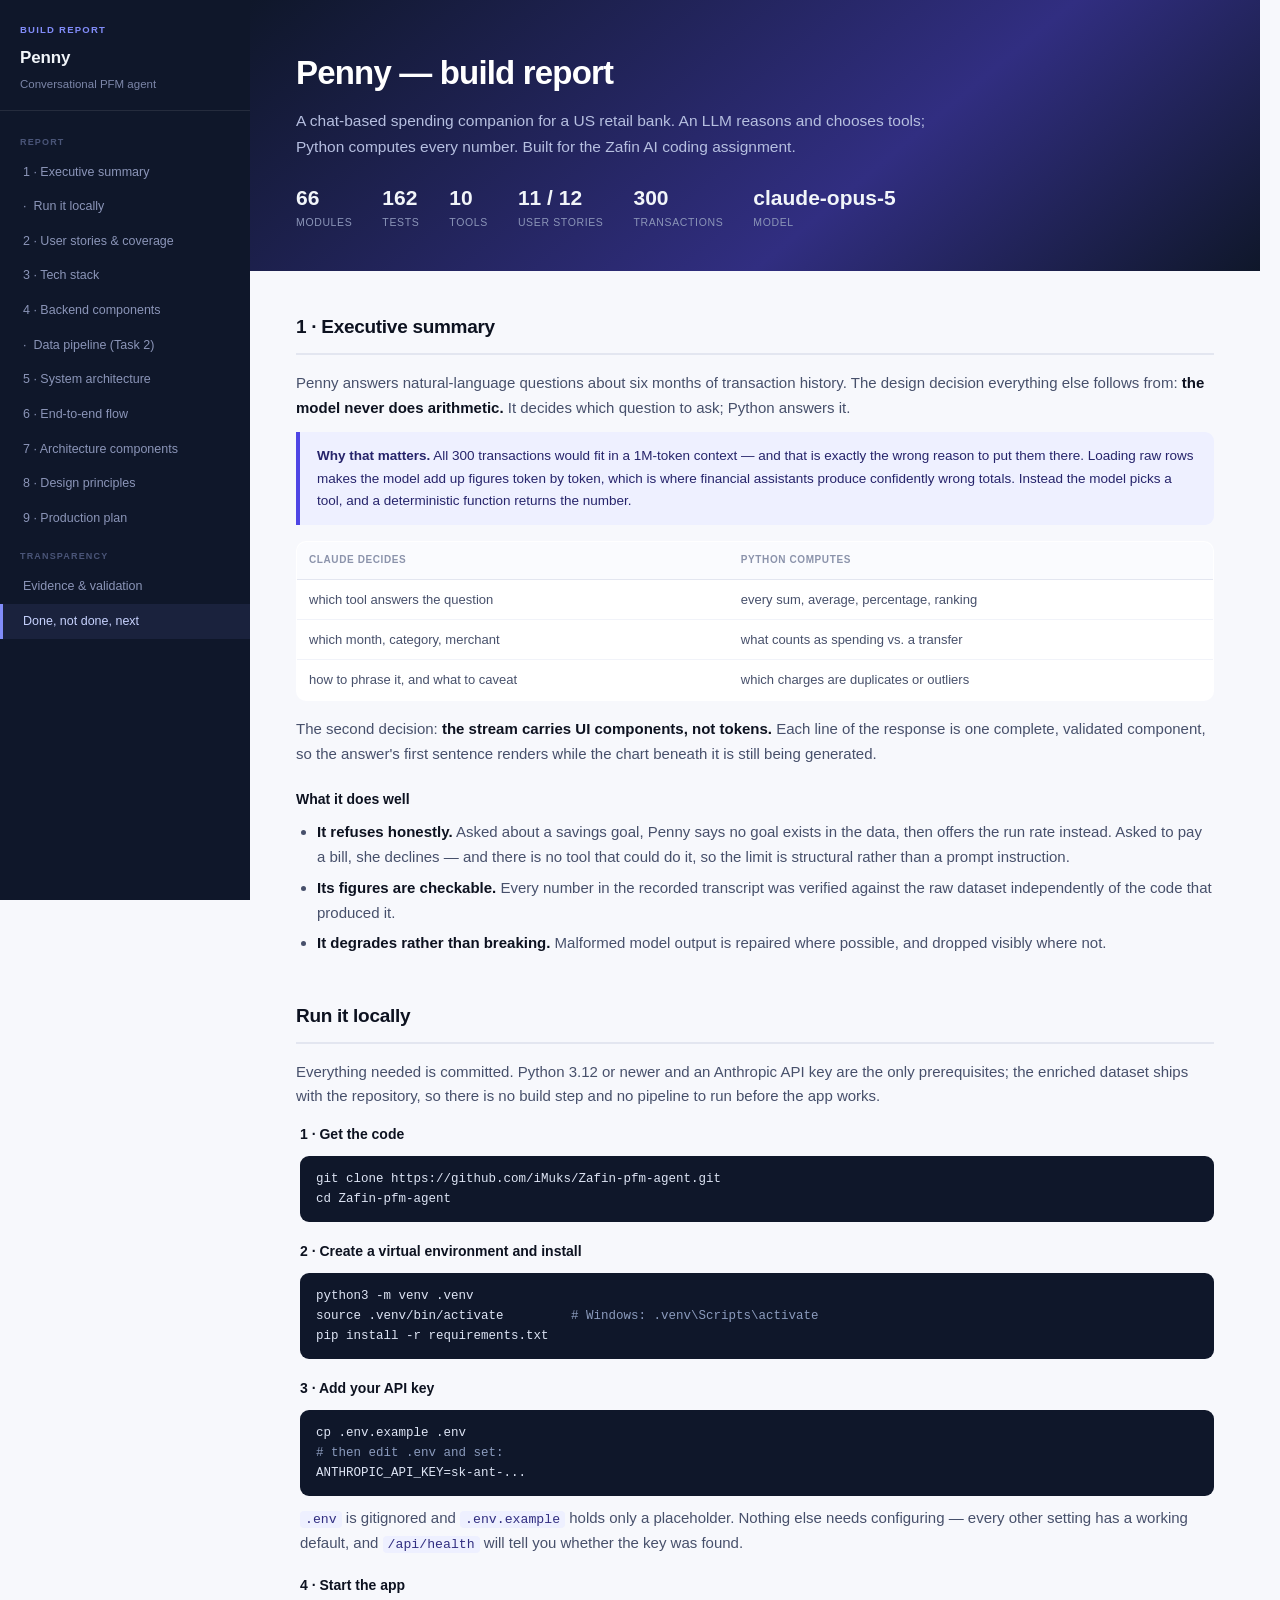
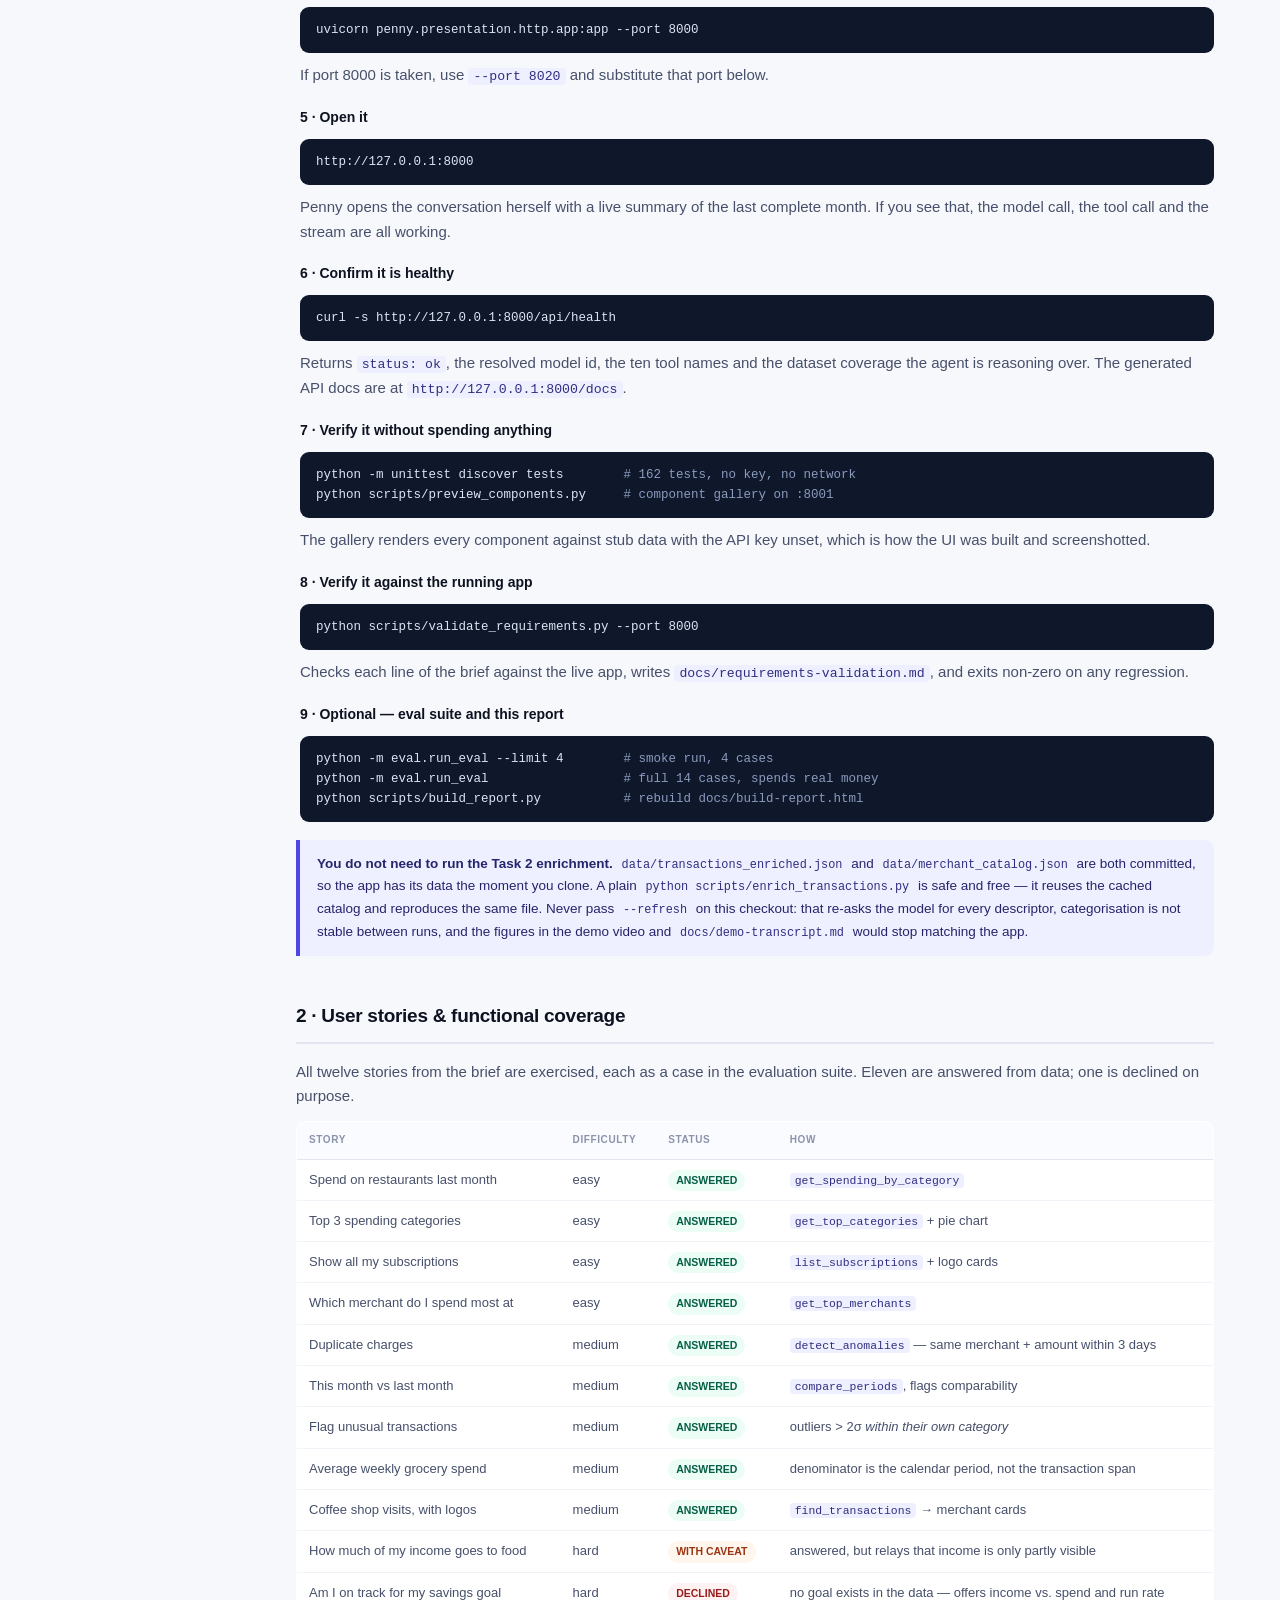
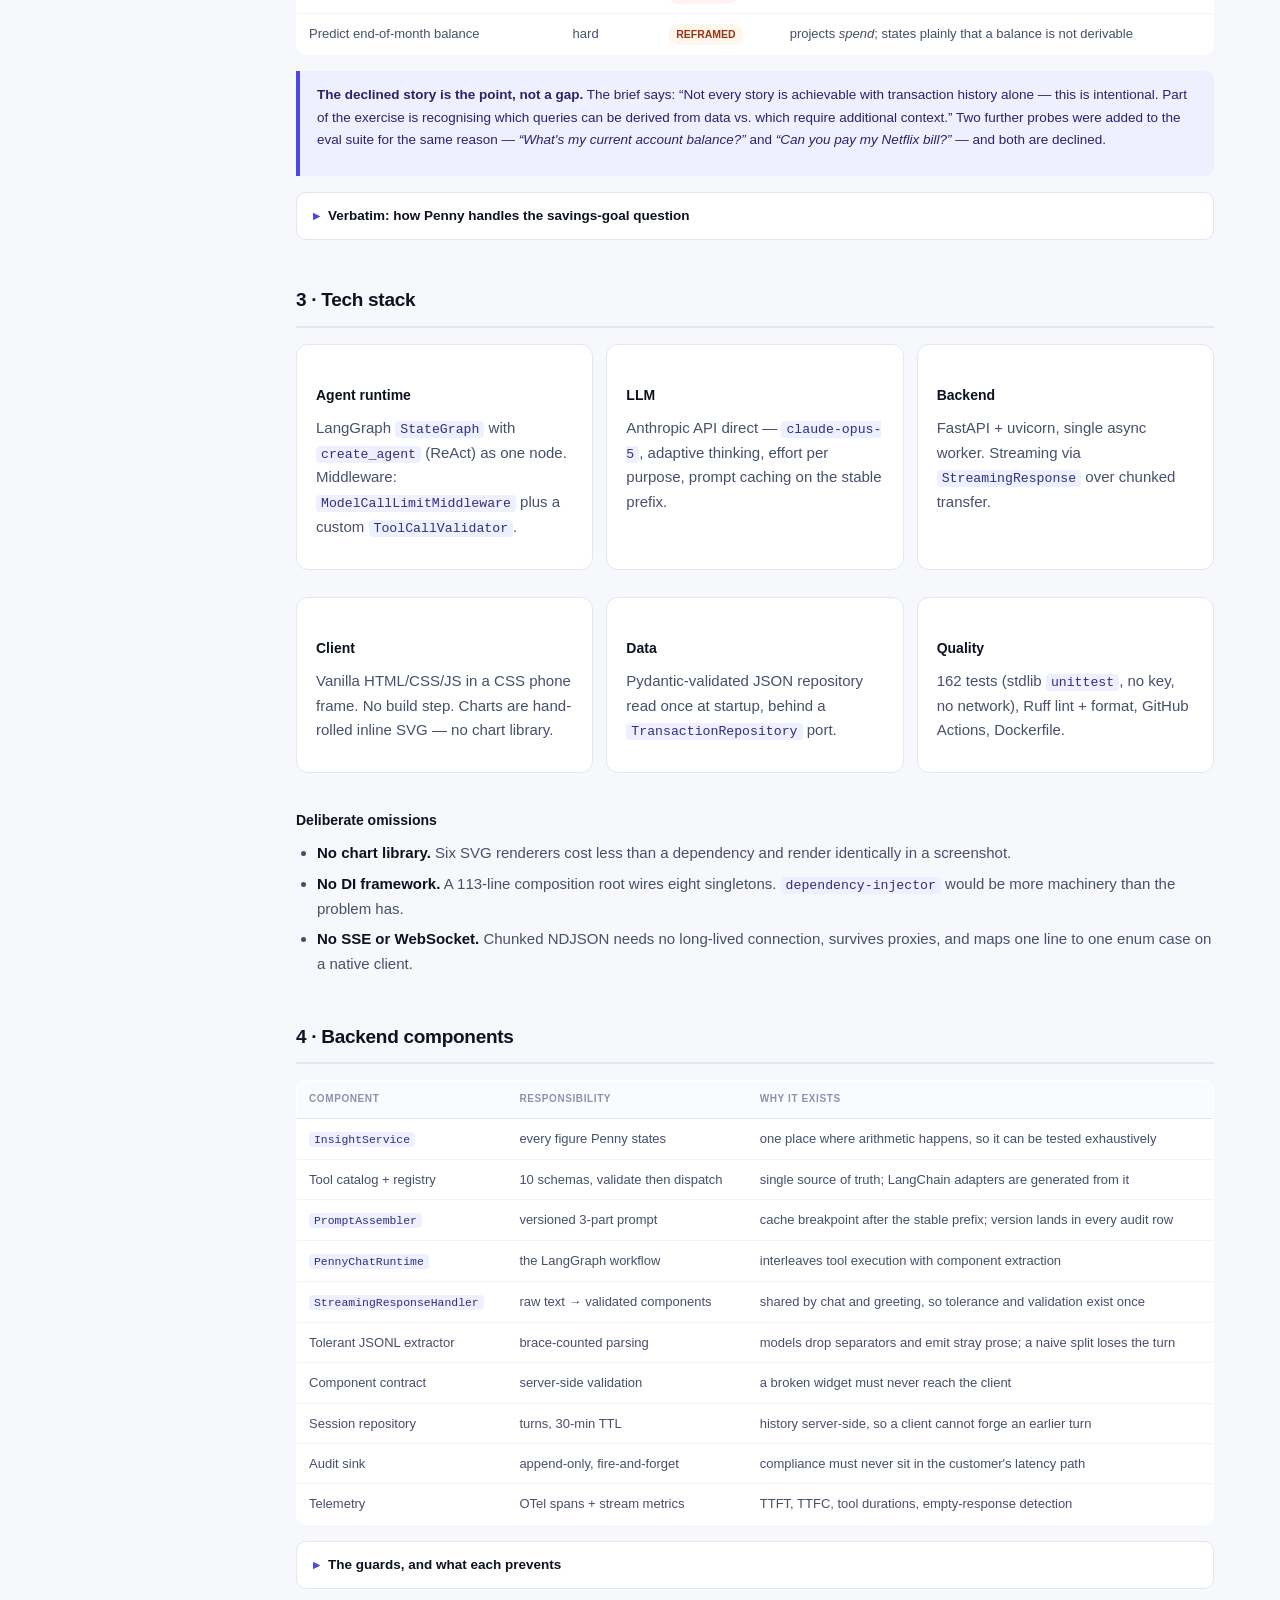
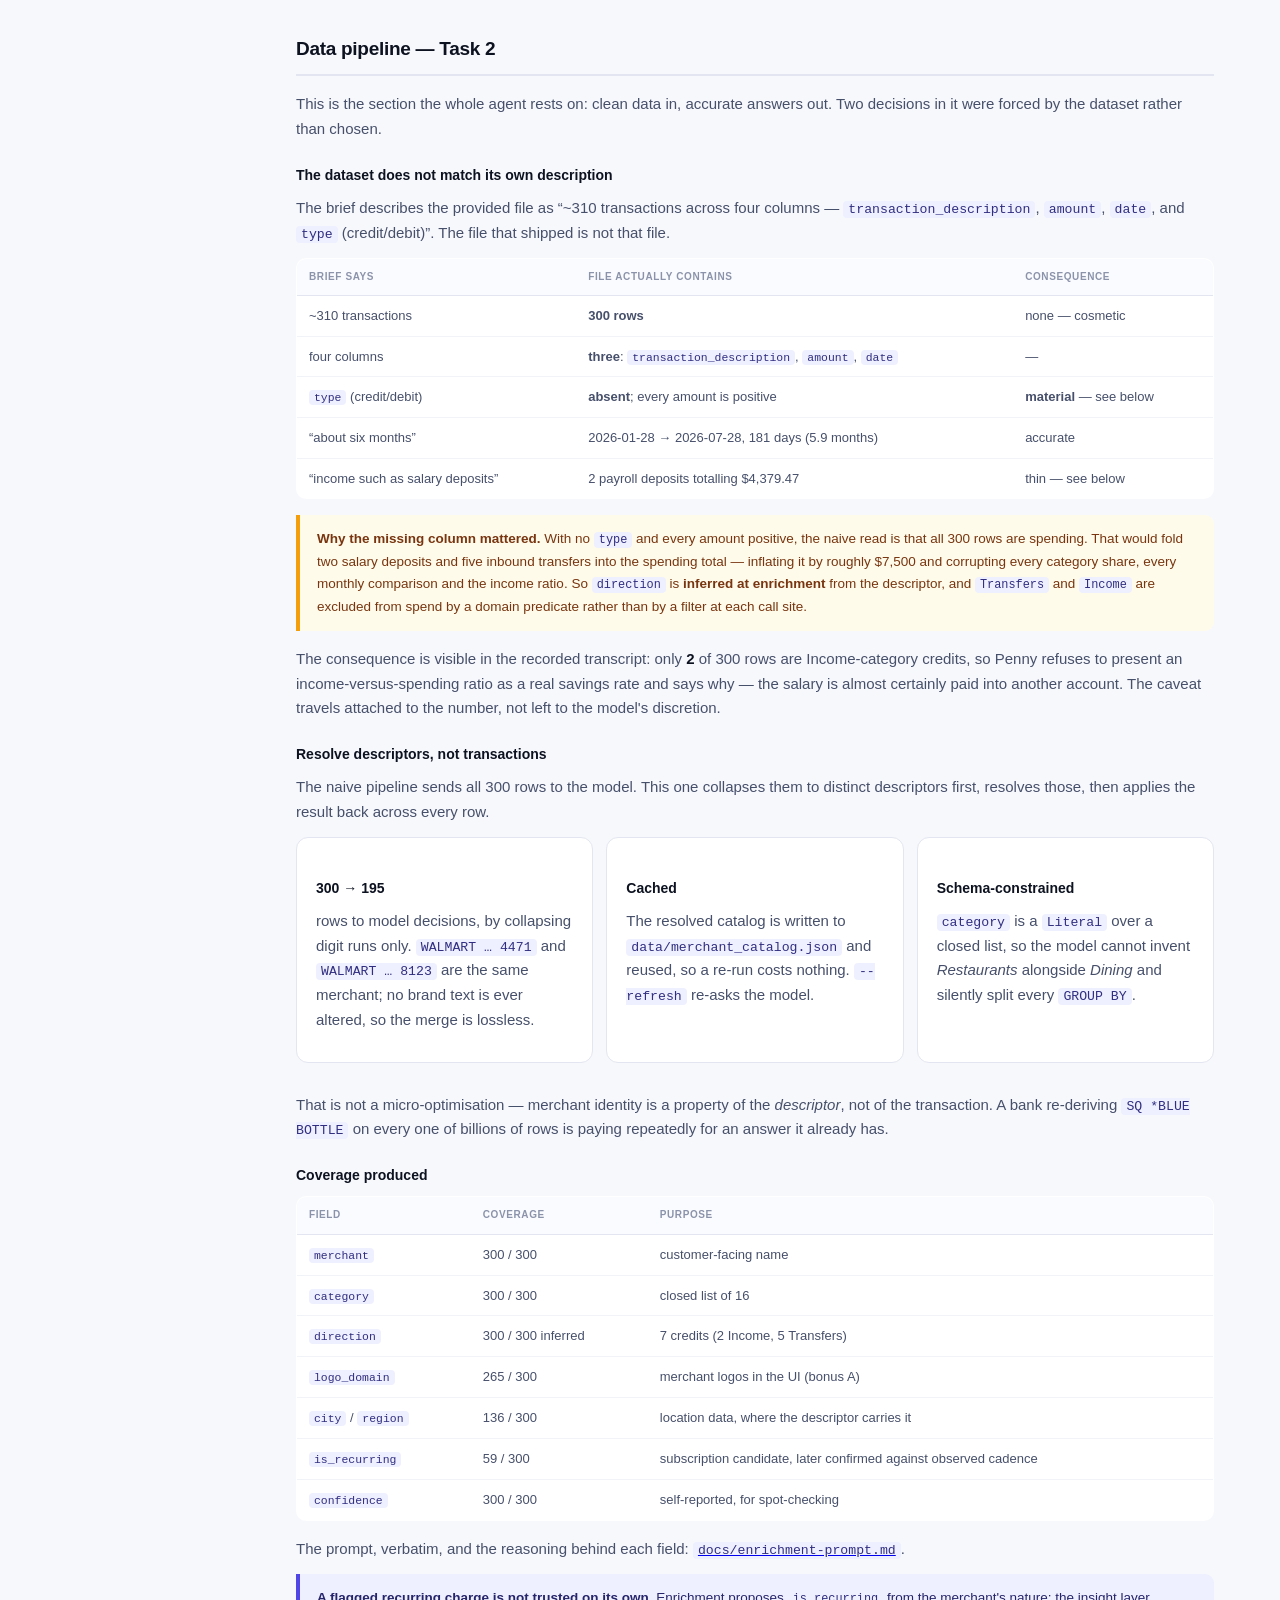
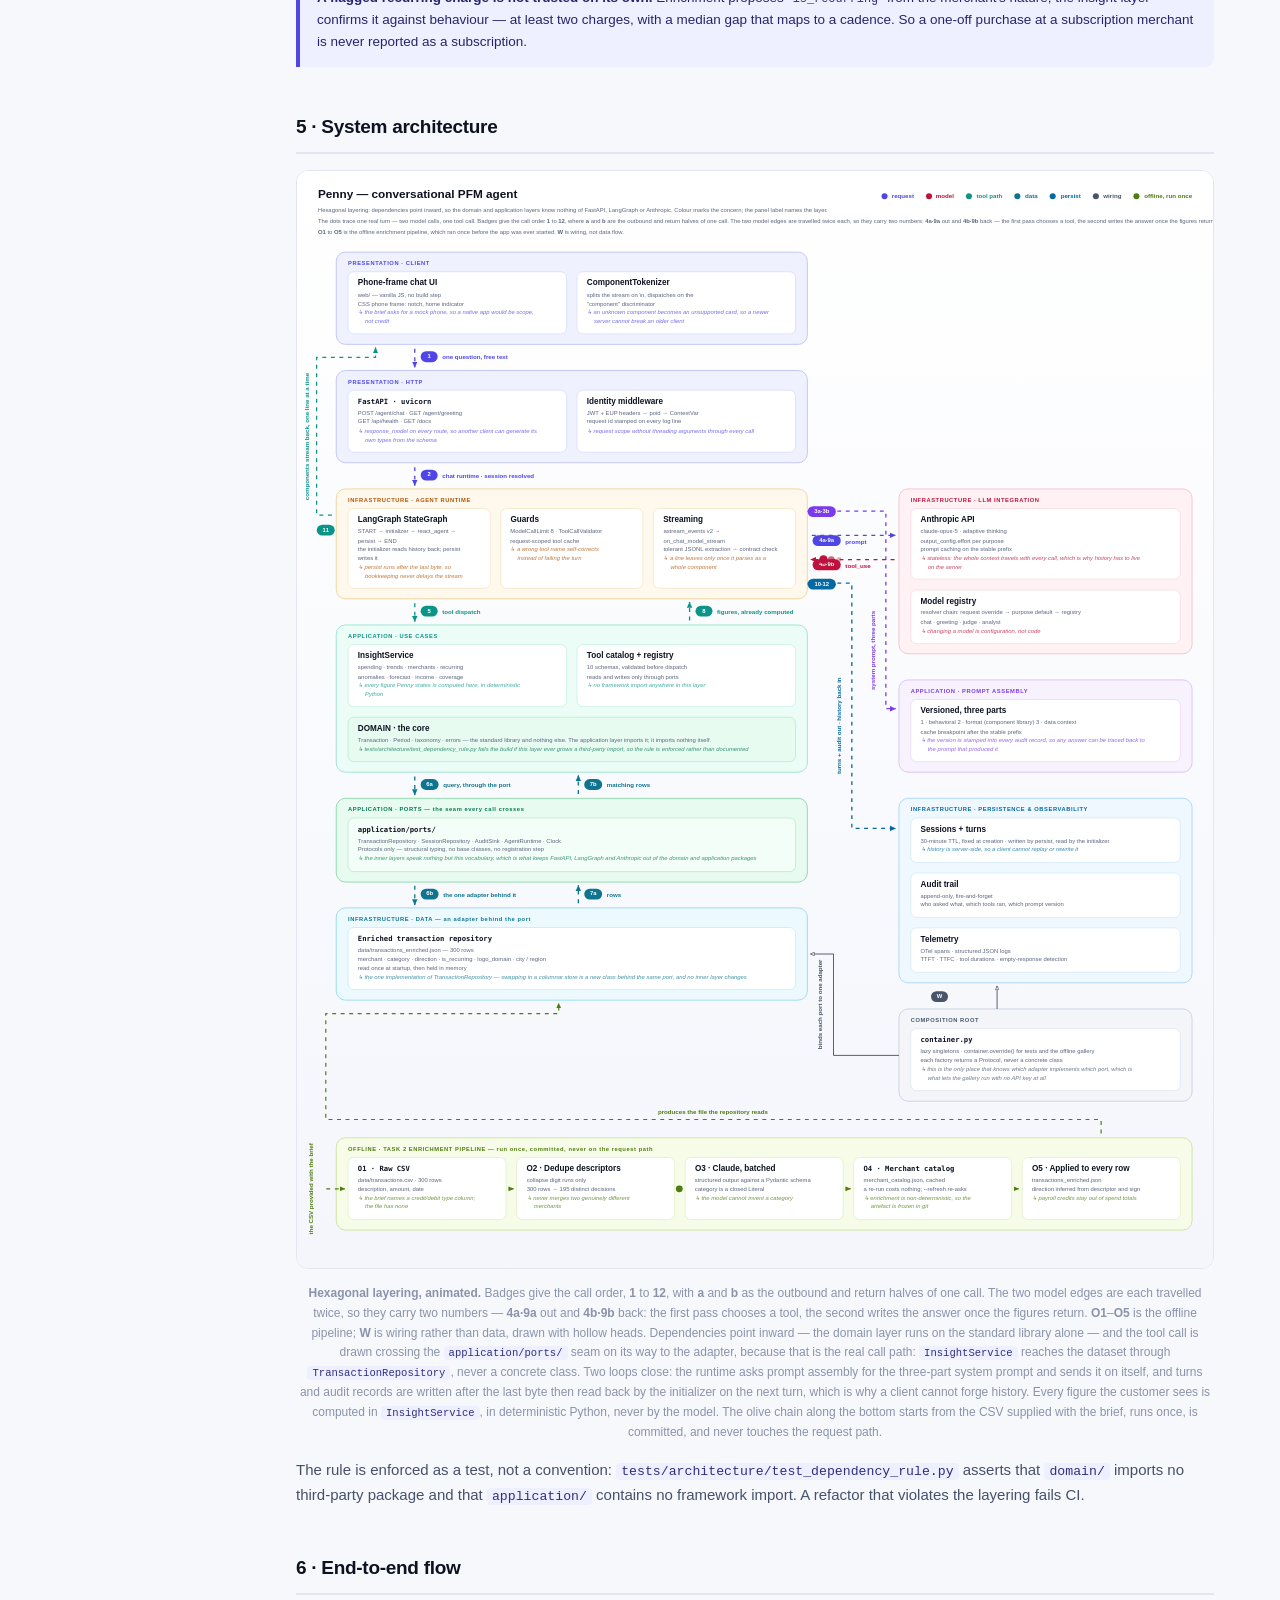
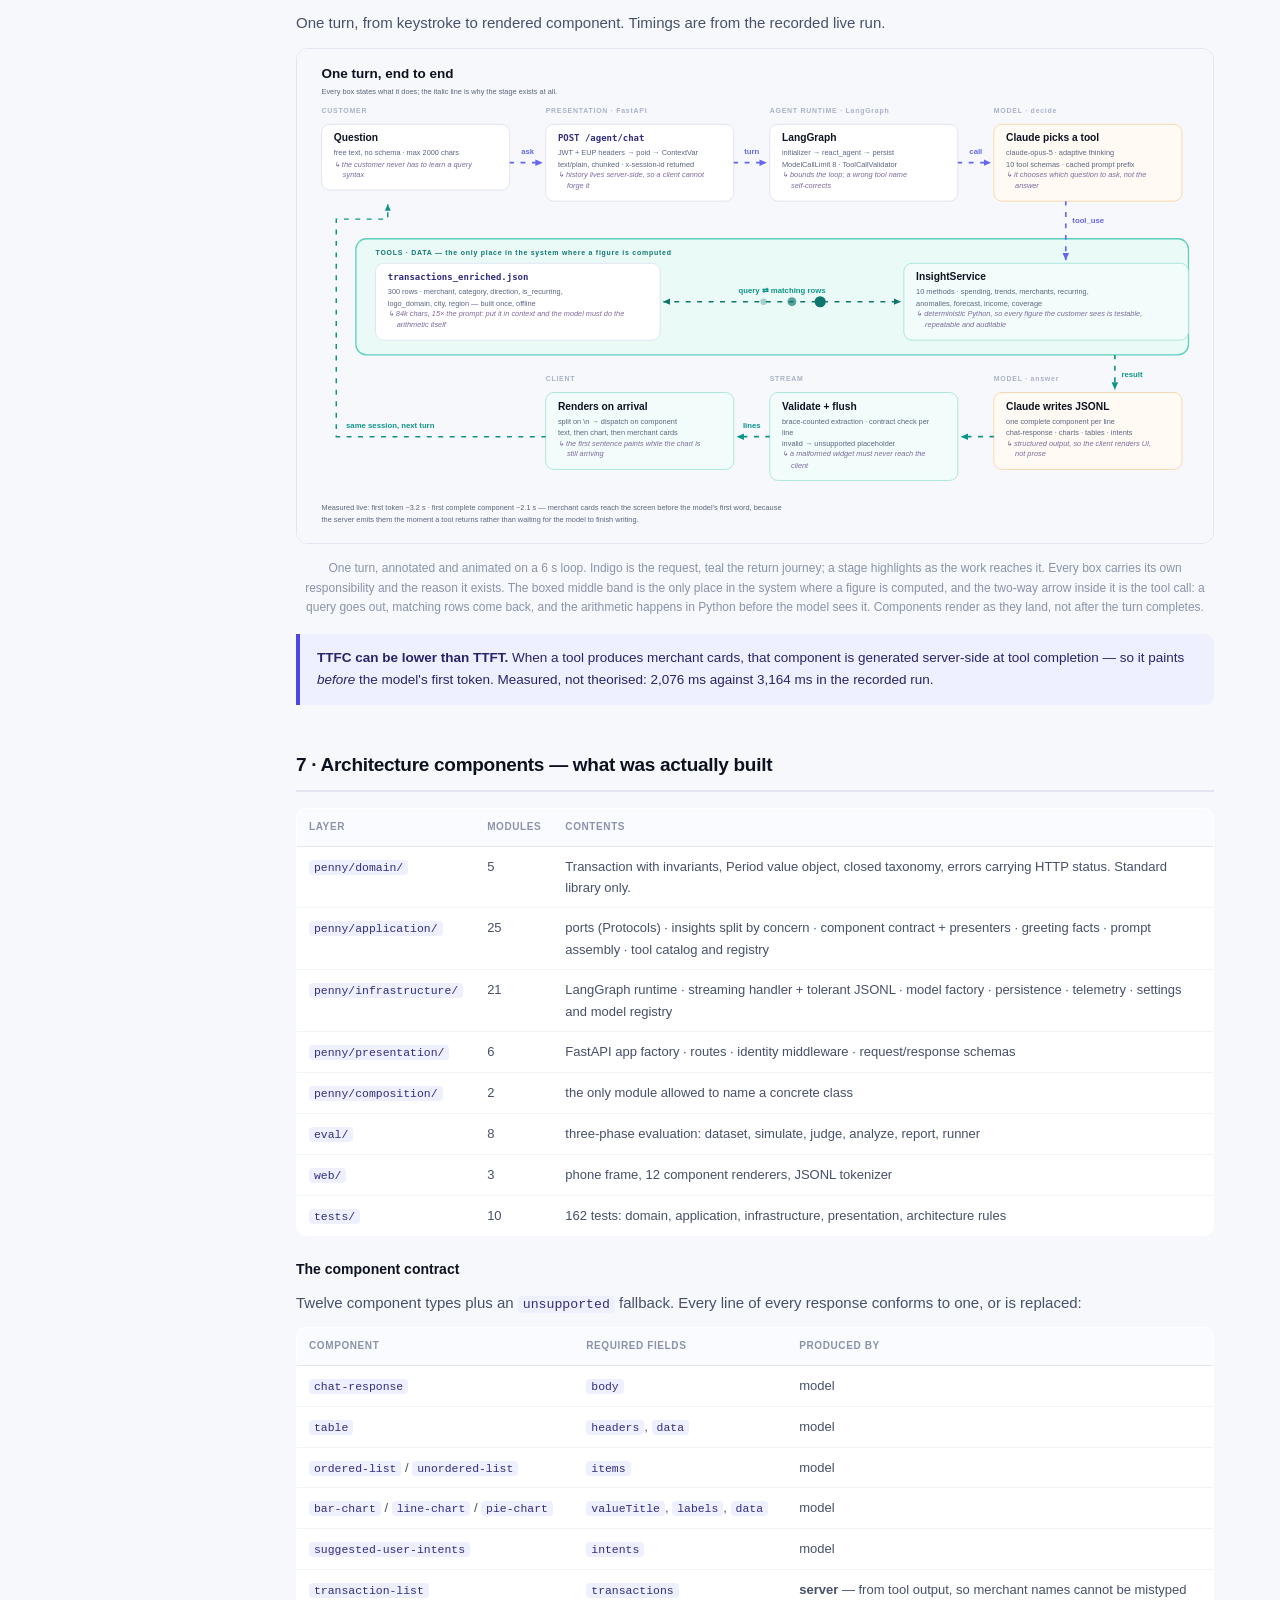
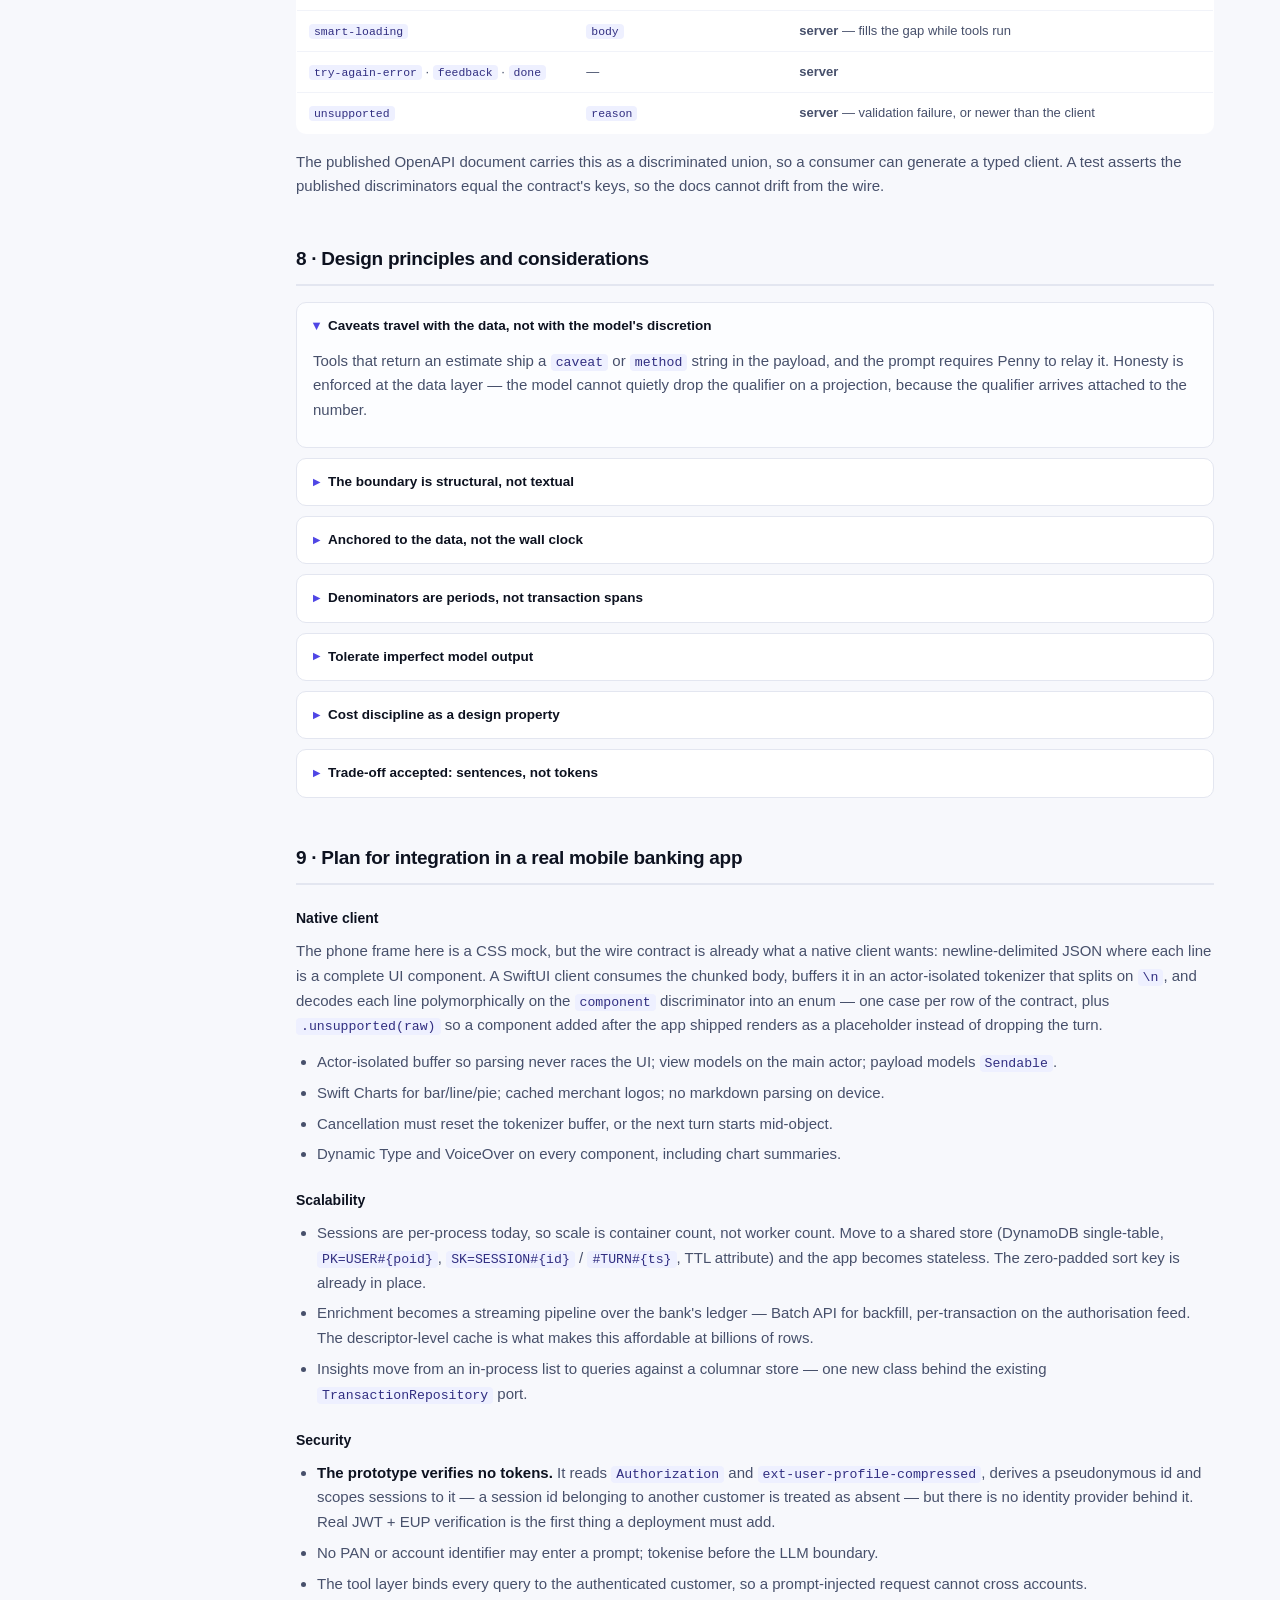
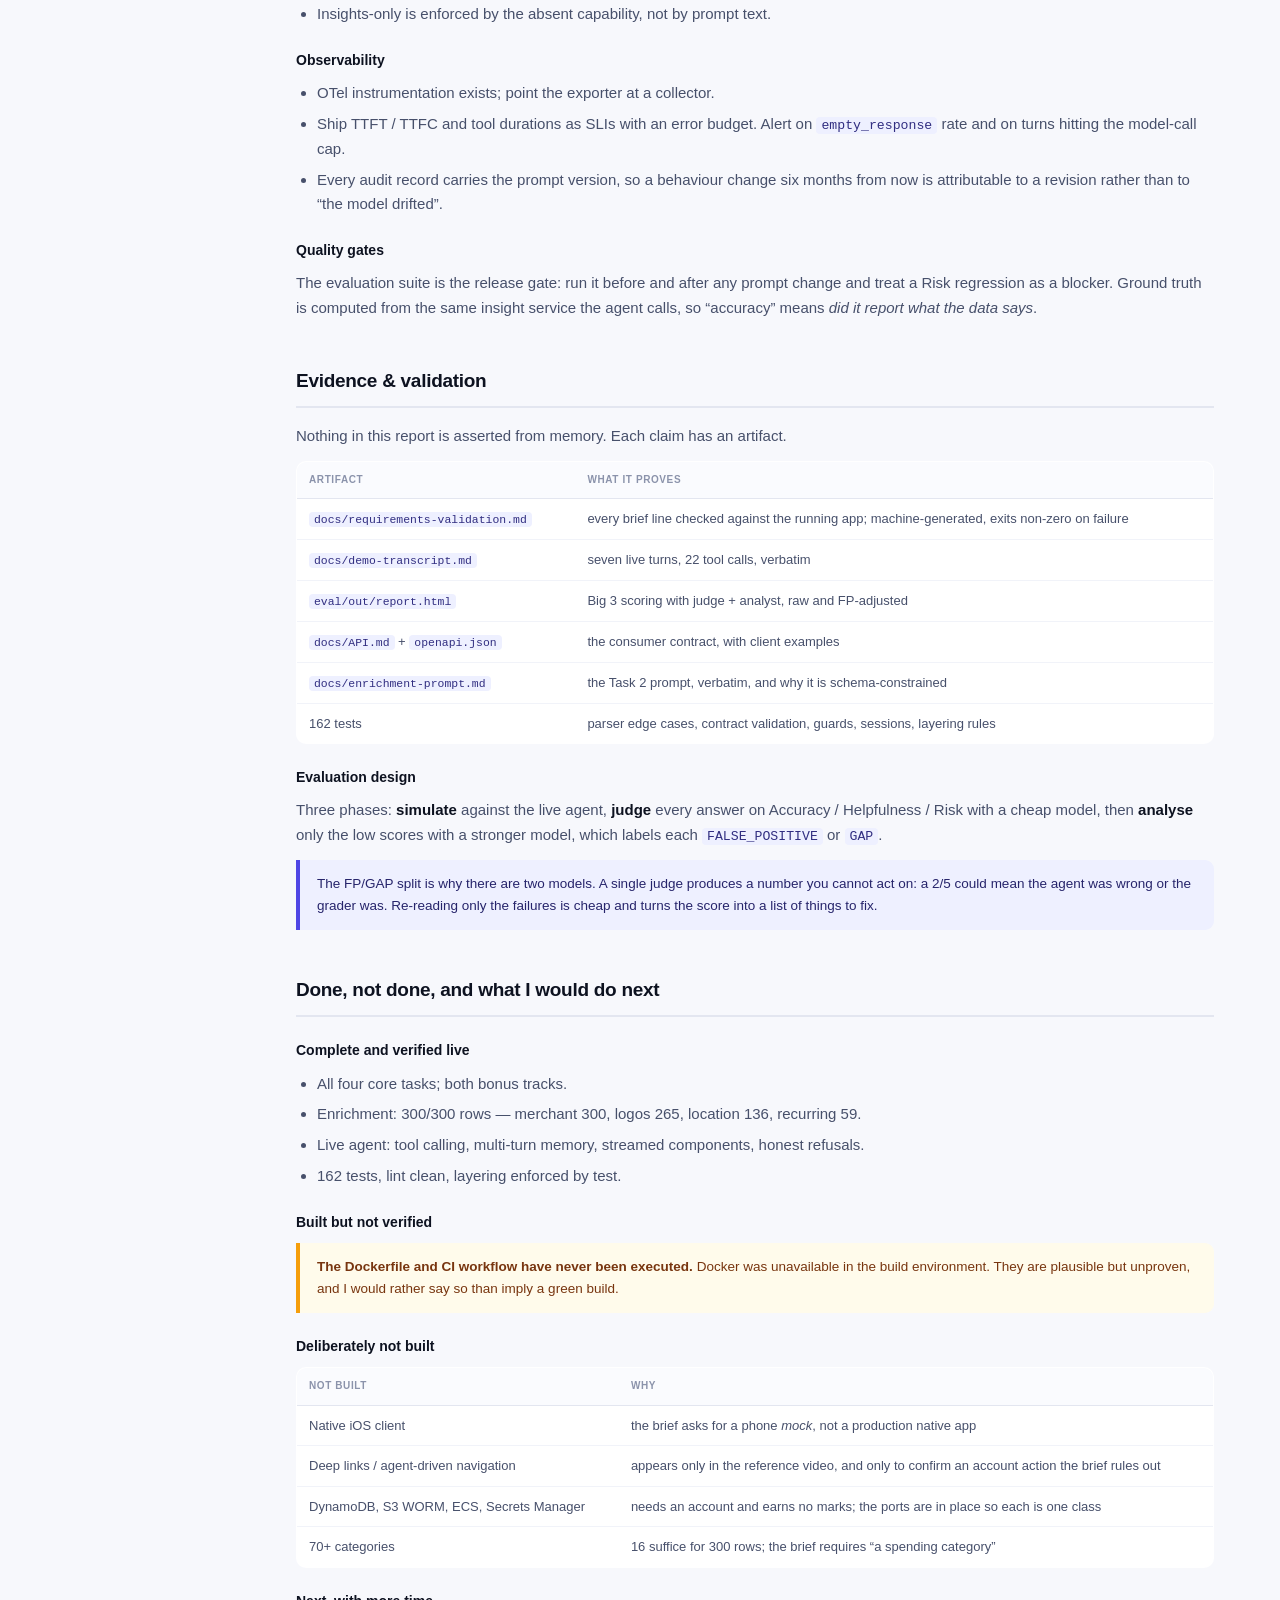
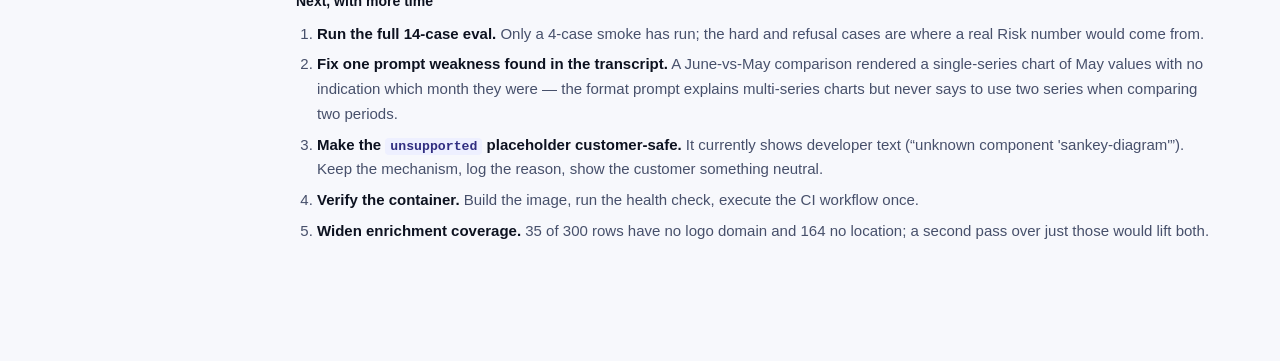
==== commit 9a737c52: "Expand the README run instructions; make the README check test substance The README now walks throug" ====
--- a/docs/build-report.source.html
+++ b/docs/build-report.source.html
@@ -13,6 +13,13 @@
 body{font:15px/1.65 -apple-system,BlinkMacSystemFont,'Segoe UI',Roboto,sans-serif;color:var(--ink);background:var(--bg)}
 code,.mono{font-family:ui-monospace,SFMono-Regular,Menlo,monospace;font-size:.88em}
 code{background:var(--brand-soft);color:var(--brand-deep);padding:1px 5px;border-radius:4px}
+pre{background:var(--nav);color:#dde4f4;padding:13px 16px;border-radius:9px;overflow-x:auto;
+font-size:12.5px;line-height:1.6;margin:10px 0;font-family:ui-monospace,Menlo,monospace}
+pre code{background:none;color:inherit;padding:0;font-size:inherit}
+pre .c{color:#8b9bbd}
+ol.steps{list-style:none;padding-left:0;margin:14px 0}
+ol.steps>li{margin:0 0 18px;padding-left:4px}
+ol.steps>li>strong{display:block;font-size:14px;margin-bottom:5px;color:var(--ink)}
 /* sidebar */
 .side{position:fixed;left:0;top:0;width:var(--sidebar);height:100vh;background:var(--nav);
 display:flex;flex-direction:column;overflow:hidden;z-index:10}
@@ -78,6 +85,7 @@
   <nav class="side-nav">
     <div class="grp">Report</div>
     <a href="#summary">1 · Executive summary</a>
+    <a href="#run">·&nbsp; Run it locally</a>
     <a href="#stories">2 · User stories &amp; coverage</a>
     <a href="#stack">3 · Tech stack</a>
     <a href="#backend">4 · Backend components</a>
@@ -101,7 +109,7 @@
   assignment.</p>
   <div class="metrics">
     <div class="metric"><b>66</b><span>modules</span></div>
-    <div class="metric"><b>159</b><span>tests</span></div>
+    <div class="metric"><b>162</b><span>tests</span></div>
     <div class="metric"><b>10</b><span>tools</span></div>
     <div class="metric"><b>11 / 12</b><span>user stories</span></div>
     <div class="metric"><b>300</b><span>transactions</span></div>
@@ -141,6 +149,76 @@
   <li><strong>It degrades rather than breaking.</strong> Malformed model output is
   repaired where possible, and dropped visibly where not.</li>
 </ul>
+</section>
+
+<section id="run">
+<h2>Run it locally</h2>
+<p>Everything needed is committed. Python 3.12 or newer and an Anthropic API key
+are the only prerequisites; the enriched dataset ships with the repository, so
+there is no build step and no pipeline to run before the app works.</p>
+
+<ol class="steps">
+<li><strong>1 · Get the code</strong>
+<pre><code>git clone https://github.com/iMuks/Zafin-pfm-agent.git
+cd Zafin-pfm-agent</code></pre></li>
+
+<li><strong>2 · Create a virtual environment and install</strong>
+<pre><code>python3 -m venv .venv
+source .venv/bin/activate         <span class="c"># Windows: .venv\Scripts\activate</span>
+pip install -r requirements.txt</code></pre></li>
+
+<li><strong>3 · Add your API key</strong>
+<pre><code>cp .env.example .env
+<span class="c"># then edit .env and set:</span>
+ANTHROPIC_API_KEY=sk-ant-...</code></pre>
+<p><code>.env</code> is gitignored and <code>.env.example</code> holds only a
+placeholder. Nothing else needs configuring — every other setting has a working
+default, and <code>/api/health</code> will tell you whether the key was found.</p></li>
+
+<li><strong>4 · Start the app</strong>
+<pre><code>uvicorn penny.presentation.http.app:app --port 8000</code></pre>
+<p>If port 8000 is taken, use <code>--port 8020</code> and substitute that port
+below.</p></li>
+
+<li><strong>5 · Open it</strong>
+<pre><code>http://127.0.0.1:8000</code></pre>
+<p>Penny opens the conversation herself with a live summary of the last complete
+month. If you see that, the model call, the tool call and the stream are all
+working.</p></li>
+
+<li><strong>6 · Confirm it is healthy</strong>
+<pre><code>curl -s http://127.0.0.1:8000/api/health</code></pre>
+<p>Returns <code>status: ok</code>, the resolved model id, the ten tool names and
+the dataset coverage the agent is reasoning over. The generated API docs are at
+<code>http://127.0.0.1:8000/docs</code>.</p></li>
+
+<li><strong>7 · Verify it without spending anything</strong>
+<pre><code>python -m unittest discover tests        <span class="c"># 162 tests, no key, no network</span>
+python scripts/preview_components.py     <span class="c"># component gallery on :8001</span></code></pre>
+<p>The gallery renders every component against stub data with the API key unset,
+which is how the UI was built and screenshotted.</p></li>
+
+<li><strong>8 · Verify it against the running app</strong>
+<pre><code>python scripts/validate_requirements.py --port 8000</code></pre>
+<p>Checks each line of the brief against the live app, writes
+<code>docs/requirements-validation.md</code>, and exits non-zero on any
+regression.</p></li>
+
+<li><strong>9 · Optional — eval suite and this report</strong>
+<pre><code>python -m eval.run_eval --limit 4        <span class="c"># smoke run, 4 cases</span>
+python -m eval.run_eval                  <span class="c"># full 14 cases, spends real money</span>
+python scripts/build_report.py           <span class="c"># rebuild docs/build-report.html</span></code></pre></li>
+</ol>
+
+<div class="note"><strong>You do not need to run the Task 2 enrichment.</strong>
+<code>data/transactions_enriched.json</code> and
+<code>data/merchant_catalog.json</code> are both committed, so the app has its
+data the moment you clone. A plain <code>python scripts/enrich_transactions.py</code>
+is safe and free — it reuses the cached catalog and reproduces the same file.
+Never pass <code>--refresh</code> on this checkout: that re-asks the model for
+every descriptor, categorisation is not stable between runs, and the figures in
+the demo video and <code>docs/demo-transcript.md</code> would stop matching the
+app.</div>
 </section>
 
 <section id="stories">
@@ -205,7 +283,7 @@
   No build step. Charts are hand-rolled inline SVG — no chart library.</p></div>
   <div class="card"><h3>Data</h3><p>Pydantic-validated JSON repository read once
   at startup, behind a <code>TransactionRepository</code> port.</p></div>
-  <div class="card"><h3>Quality</h3><p>159 tests (stdlib <code>unittest</code>,
+  <div class="card"><h3>Quality</h3><p>162 tests (stdlib <code>unittest</code>,
   no key, no network), Ruff lint + format, GitHub Actions, Dockerfile.</p></div>
 </div>
 <h3>Deliberate omissions</h3>
@@ -387,7 +465,7 @@
   <tr><td><code>penny/composition/</code></td><td>2</td><td>the only module allowed to name a concrete class</td></tr>
   <tr><td><code>eval/</code></td><td>8</td><td>three-phase evaluation: dataset, simulate, judge, analyze, report, runner</td></tr>
   <tr><td><code>web/</code></td><td>3</td><td>phone frame, 12 component renderers, JSONL tokenizer</td></tr>
-  <tr><td><code>tests/</code></td><td>10</td><td>159 tests: domain, application, infrastructure, presentation, architecture rules</td></tr>
+  <tr><td><code>tests/</code></td><td>10</td><td>162 tests: domain, application, infrastructure, presentation, architecture rules</td></tr>
 </table>
 <h3>The component contract</h3>
 <p>Twelve component types plus an <code>unsupported</code> fallback. Every line of
@@ -504,7 +582,7 @@
   <tr><td><code>eval/out/report.html</code></td><td>Big 3 scoring with judge + analyst, raw and FP-adjusted</td></tr>
   <tr><td><code>docs/API.md</code> + <code>openapi.json</code></td><td>the consumer contract, with client examples</td></tr>
   <tr><td><code>docs/enrichment-prompt.md</code></td><td>the Task 2 prompt, verbatim, and why it is schema-constrained</td></tr>
-  <tr><td>159 tests</td><td>parser edge cases, contract validation, guards, sessions, layering rules</td></tr>
+  <tr><td>162 tests</td><td>parser edge cases, contract validation, guards, sessions, layering rules</td></tr>
 </table>
 <h3>Evaluation design</h3>
 <p>Three phases: <strong>simulate</strong> against the live agent,
@@ -524,7 +602,7 @@
   <li>All four core tasks; both bonus tracks.</li>
   <li>Enrichment: 300/300 rows — merchant 300, logos 265, location 136, recurring 59.</li>
   <li>Live agent: tool calling, multi-turn memory, streamed components, honest refusals.</li>
-  <li>159 tests, lint clean, layering enforced by test.</li>
+  <li>162 tests, lint clean, layering enforced by test.</li>
 </ul>
 <h3>Built but not verified</h3>
 <div class="warn"><strong>The Dockerfile and CI workflow have never been
